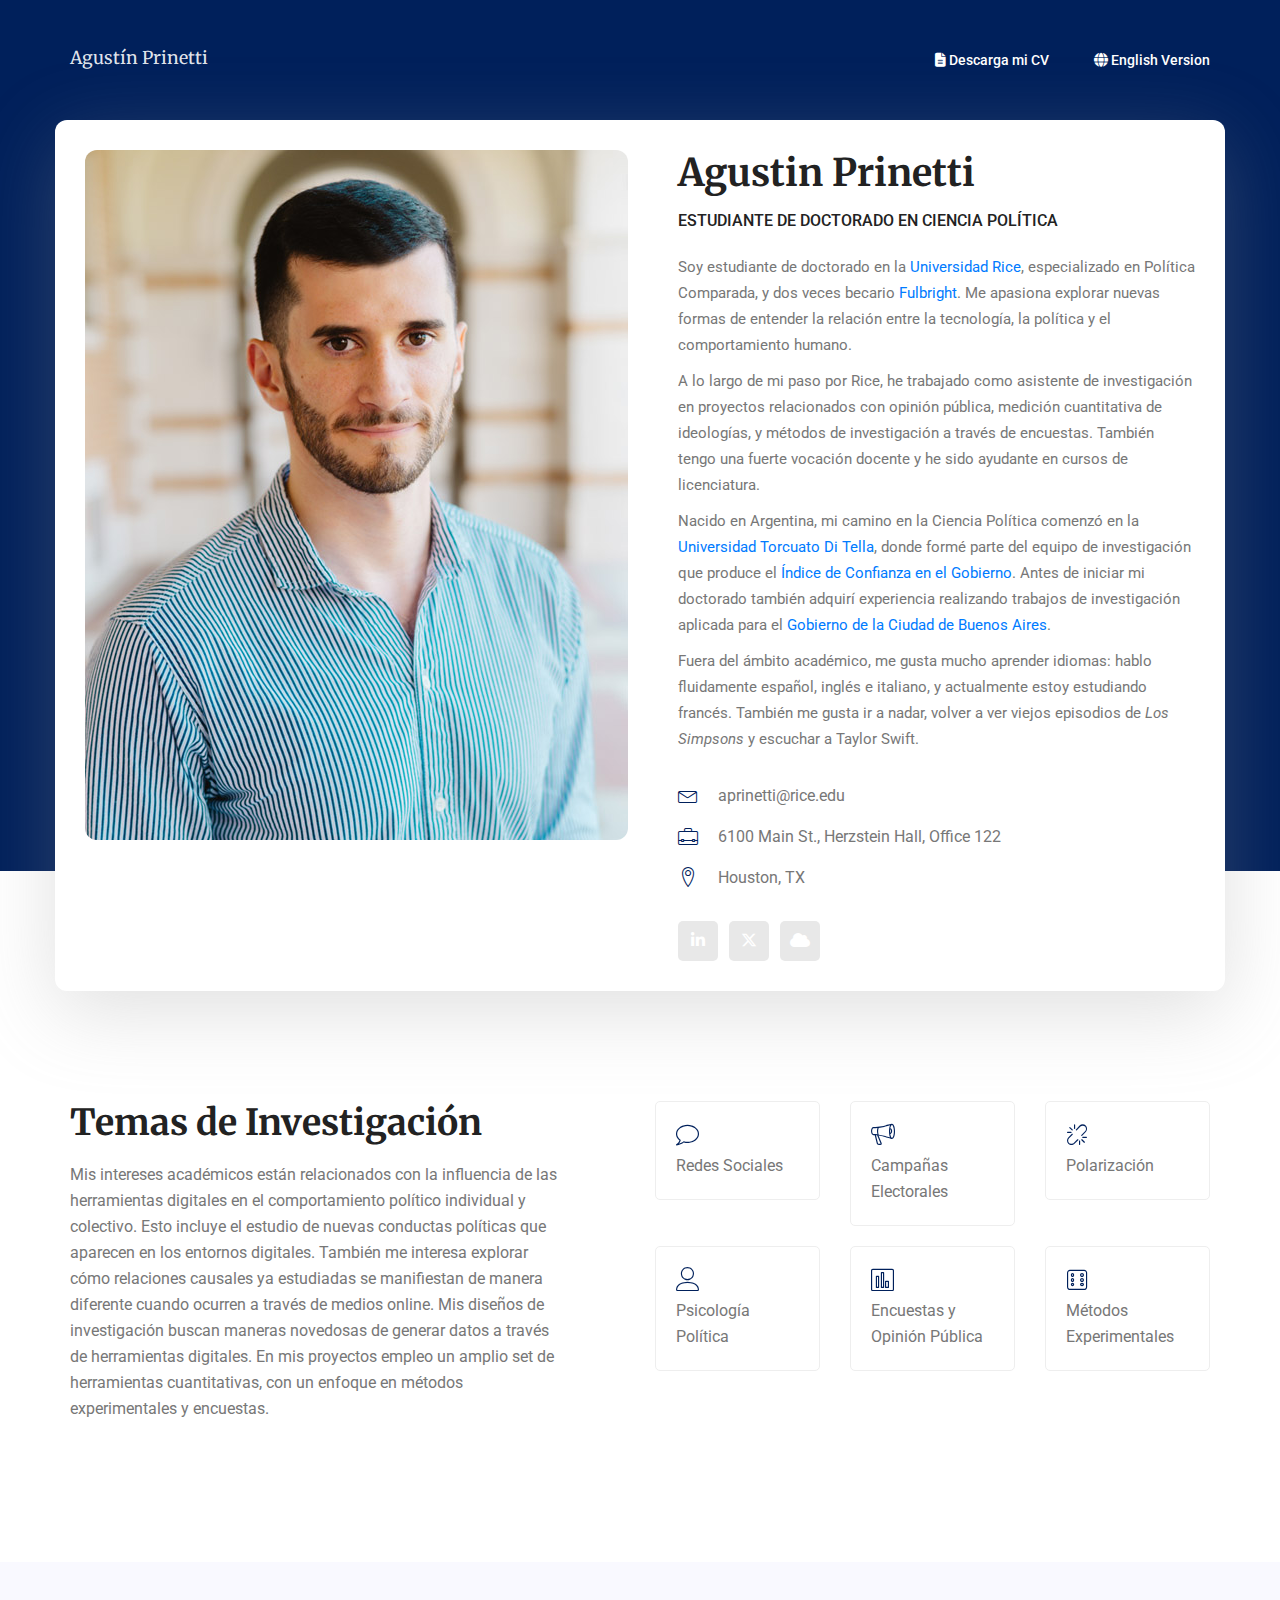
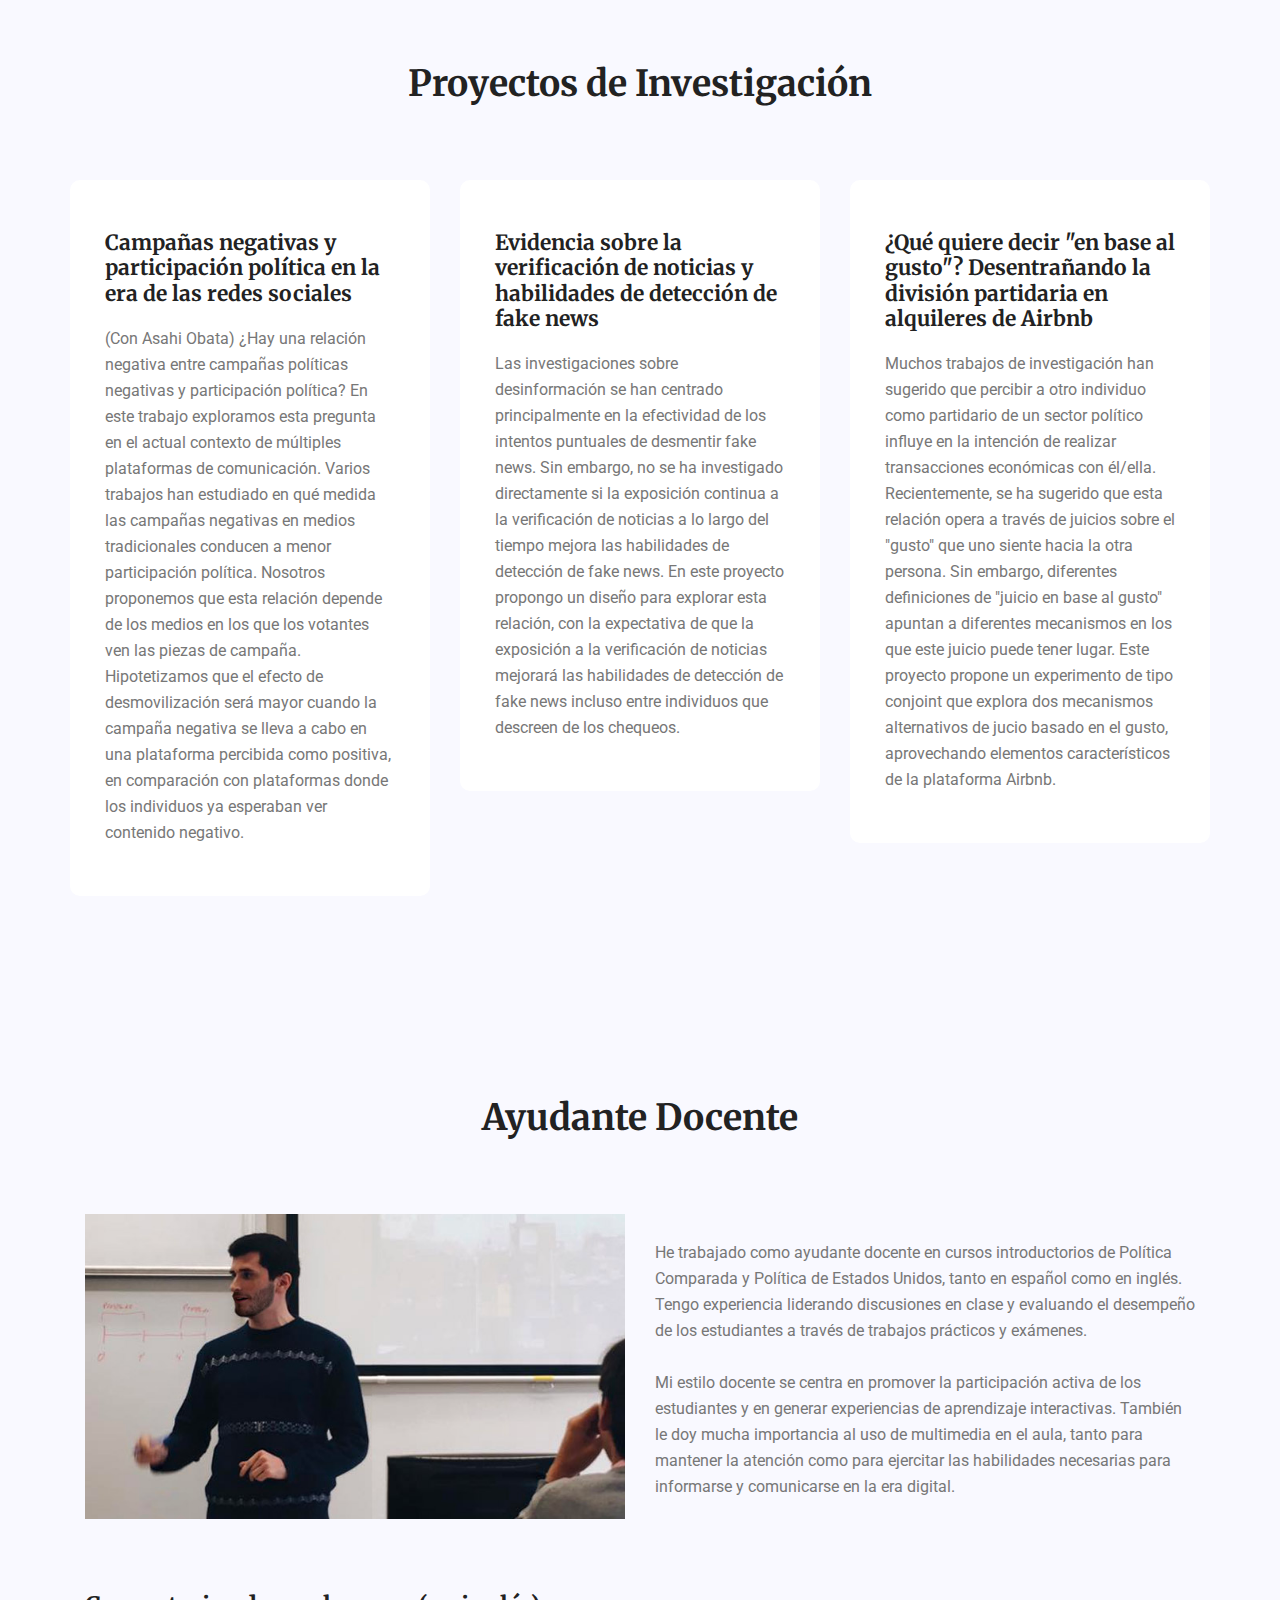
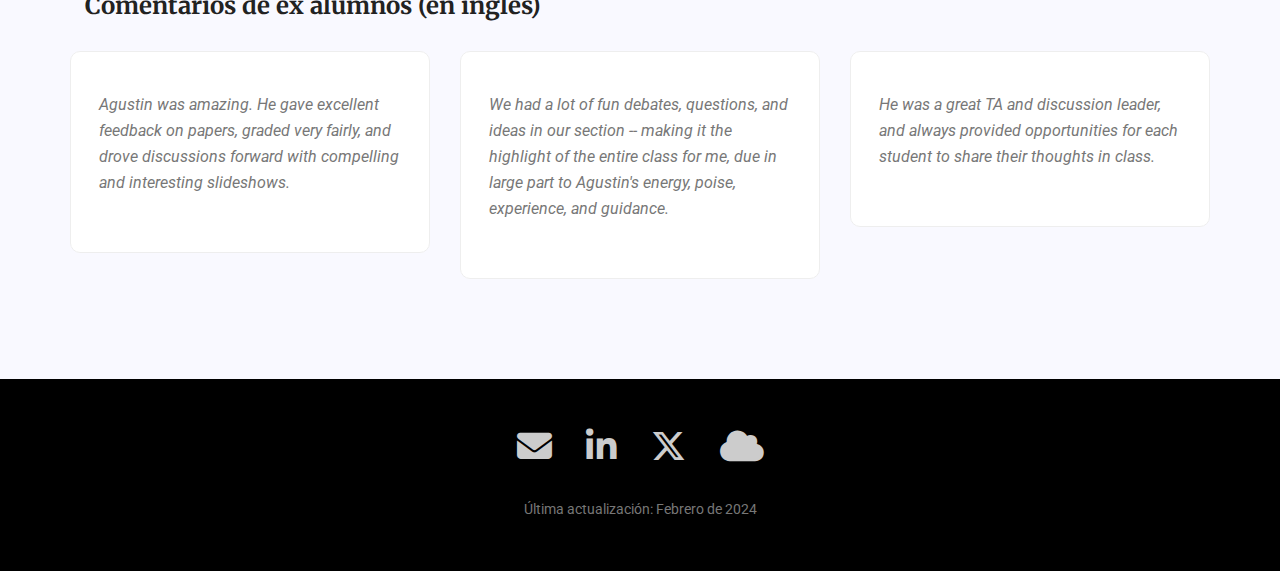
==== index_es.html @ 3d49bb8f "v1" ====
<!doctype html>
<html lang="en">
    <head>
        <!-- Required meta tags -->
        <meta charset="utf-8">
        <meta name="viewport" content="width=device-width, initial-scale=1, shrink-to-fit=no">
        <link rel="icon" href="img/favicon.png" type="image/png">
        <title>Agustin Prinetti</title>
        <!-- Bootstrap CSS -->
        <link rel="stylesheet" href="css/bootstrap.css">
        <link rel="stylesheet" href="vendors/linericon/style.css">
     <!--    <link rel="stylesheet" href="css/font-awesome.min.css">  -->
	    <link href="vendors/fontawesome-free-6.5.1-web/css/fontawesome.css" rel="stylesheet">
		<link href="vendors/fontawesome-free-6.5.1-web/css/brands.css" rel="stylesheet">
		<link href="vendors/fontawesome-free-6.5.1-web/css/solid.css" rel="stylesheet">
        <link href="vendors/fontawesome-free-6.5.1-web/css/regular.css" rel="stylesheet">
       <link rel="stylesheet" href="vendors/owl-carousel/owl.carousel.min.css"> 
        <link rel="stylesheet" href="vendors/lightbox/simpleLightbox.css"> 
        <link rel="stylesheet" href="vendors/nice-select/css/nice-select.css">
        <link rel="stylesheet" href="vendors/animate-css/animate.css">
       <link rel="stylesheet" href="vendors/popup/magnific-popup.css">
        <link rel="stylesheet" href="vendors/flaticon/flaticon.css">
        <!-- main css -->
        <link rel="stylesheet" href="css/style.css">
        <link rel="stylesheet" href="css/responsive.css">
    </head>
    <body>
        
        <!--================Header Menu Area =================-->
        <header class="header_area">
            <div class="main_menu">
            	<nav class="navbar navbar-expand-lg navbar-light">
					<div class="container box_1620">
						<!-- Brand and toggle get grouped for better mobile display -->
						<a class="navbar-brand logo_h" href="index.html"><p>Agustín Prinetti</p></a>
						<button class="navbar-toggler" type="button" data-toggle="collapse" data-target="#navbarSupportedContent" aria-controls="navbarSupportedContent" aria-expanded="false" aria-label="Toggle navigation">
							<span class="icon-bar"></span>
							<span class="icon-bar"></span>
							<span class="icon-bar"></span>
						</button>
						<!-- Collect the nav links, forms, and other content for toggling -->
						<div class="collapse navbar-collapse offset" id="navbarSupportedContent">
							<ul class="nav navbar-nav menu_nav ml-auto">
							<!--<li class="nav-item active"><a class="nav-link" href="index.html">🇺🇸 EN</a></li> 
								<li class="nav-item"><a class="nav-link" href="index.html">🇪🇸 ES</a></li> 
								<li class="nav-item"><a class="nav-link" href="index.html">🇮🇹 IT</a></li> 
								<li class="nav-item"><a class="nav-link" href="index.html">🇫🇷 FR</a></li>  
							<li class="nav-item"><a class="nav-link" href="about-us.html">About</a></li> -->
								<li class="nav-item"><a class="nav-link" href="services.html"><i class="fa-solid fa-file-lines"></i>  Descarga mi CV</a></li> 
							<!--	<li class="nav-item submenu dropdown">
									<a href="#" class="nav-link dropdown-toggle" data-toggle="dropdown" role="button" aria-haspopup="true" aria-expanded="false">XXX</a>
									<ul class="dropdown-menu">
										<li class="nav-item"><a class="nav-link" href="portfolio.html">Portfolio</a></li>
										<li class="nav-item"><a class="nav-link" href="elements.html">Elements</a></li>
									</ul>
								</li>  -->
								<li class="nav-item submenu dropdown">
									<a href="#" class="nav-link dropdown-toggle" data-toggle="dropdown" role="button" aria-haspopup="true" aria-expanded="false"> <i class="fa-solid fa-globe"></i>  English Version</a>
									<!--<ul class="dropdown-menu">
										<li class="nav-item active"><a class="nav-link" href="index.html">🇺🇸 EN</a></li> 
										<li class="nav-item"><a class="nav-link" href="index.html">🇪🇸 ES</a></li> 
										<li class="nav-item"><a class="nav-link" href="index.html">🇮🇹 IT</a></li> 
										<li class="nav-item"><a class="nav-link" href="index.html">🇫🇷 FR</a></li> -->
									</ul>
								</li> 
							<!--	<li class="nav-item"><a class="nav-link" href="contact.html">Contact</a></li> -->
							</ul>
						</div> 
					</div>
            	</nav>
            </div>
        </header>
        <!--================Header Menu Area =================-->
        
        <!--================Home Banner Area =================-->
        <section class="home_banner_area">
           	<div class="container box_1620">
           		<div class="banner_inner d-flex align-items-center">
					<div class="banner_content">
						<div class="media">
							<div class="d-flex">
								<img class="foto" src="img/personal-3.jpg" alt="">
							</div>
							<div class="media-body">
								<div class="personal_text">
									<!--<h6>Hello Everybody, i am</h6>-->
									<h3>Agustin Prinetti</h3>
									<h4>Estudiante de doctorado en Ciencia Política</h4>
									<p> Soy estudiante de doctorado en la <a href="https://politicalscience.rice.edu/" target="_blank">Universidad Rice</a>, especializado en Política Comparada, y dos veces becario <a href="https://fulbright.edu.ar/2021/06/25/resultados-de-la-convocatoria-de-becas-master-y-doctorado-2022/" target="_blank">Fulbright</a>. Me apasiona explorar nuevas formas de entender la relación entre la tecnología, la política y el comportamiento humano. 
</br></p>
<p>A lo largo de mi paso por Rice, he trabajado como asistente de investigación en proyectos relacionados con opinión pública, medición cuantitativa de ideologías, y métodos de investigación a través de encuestas. También tengo una fuerte vocación docente y he sido ayudante en cursos de licenciatura.
</br> </p>
<p>Nacido en Argentina, mi camino en la Ciencia Política comenzó en la <a href="https://www.utdt.edu/ver_contenido.php?id_contenido=17757&id_item_menu=441" target="_blank">Universidad Torcuato Di Tella</a>, donde formé parte del equipo de investigación que produce el <a href="https://www.utdt.edu/icg" target="_blank">Índice de Confianza en el Gobierno</a>. Antes de iniciar mi doctorado también adquirí experiencia realizando trabajos de investigación aplicada para el <a href="https://www.buenosaires.gob.ar/" target="_blank">Gobierno de la Ciudad de Buenos Aires</a>.
</br> </p>
<p>Fuera del ámbito académico, me gusta mucho aprender idiomas: hablo fluidamente español, inglés e italiano, y actualmente estoy estudiando francés. También me gusta ir a nadar, volver a ver viejos episodios de <i>Los Simpsons</i> y escuchar a Taylor Swift. </p>
									<ul class="list basic_info">
										<li><a href="mailto:aprinetti@rice.edu" target="_blank"><i class="lnr lnr-envelope"></i> aprinetti@rice.edu </a></li>
										<li><a href="https://maps.app.goo.gl/79JYMeBy7XdNkEkGA" target="_blank"><i class="lnr lnr-briefcase"></i> 6100 Main St., Herzstein Hall, Office 122</a></li>
										<li><a href="https://maps.app.goo.gl/79JYMeBy7XdNkEkGA" target="_blank"><i class="lnr lnr-map-marker"></i> Houston, TX</a></li>
									</ul>
									<ul class="list personal_social">
										<li><a href="https://www.linkedin.com/in/agustinprinetti/" target="_blank"><i class="fa-brands fa-linkedin-in"></i></a></li>
										<li><a href="https://twitter.com/agustinprinetti" target="_blank"><i class="fa-brands fa-x-twitter"></i></a></li>
										<li><a href="https://bsky.app/profile/aprinetti.bsky.social" target="_blank"><i class="fa-solid fa-cloud"></i></a></li>
									</ul>
								</div>
							</div>
						</div>
					</div>
				</div>
            </div>
        </section>
        <!--================End Home Banner Area =================-->
        
        <!--================Welcome Area =================-->
        <section class="welcome_area p_120">
        	<div class="container">
        		<div class="row welcome_inner">
        			<div class="col-lg-6">
        				<div class="welcome_text">
        					<h4>Temas de Investigación</h4>
        					<p>Mis intereses académicos están relacionados con la influencia de las herramientas digitales en el comportamiento político individual y colectivo. Esto incluye el estudio de nuevas conductas políticas que aparecen en los entornos digitales. También me interesa explorar cómo relaciones causales ya estudiadas se manifiestan de manera diferente cuando ocurren a través de medios online. Mis diseños de investigación buscan maneras novedosas de generar datos a través de herramientas digitales. En mis proyectos empleo un amplio set de herramientas cuantitativas, con un enfoque en métodos experimentales y encuestas. </p>
        					
							
        				</div>
        			</div>
        			<div class="col-lg-6">
					<div class="row">
        						<div class="col-md-4">
        							<div class="wel_item">
        								<i class="lnr lnr-bubble"></i>
        								<p>Redes Sociales</p>
        							<!--	<p>Total Donation</p> -->
        							</div>
        						</div>
        						<div class="col-md-4">
        							<div class="wel_item">
        								<i class="lnr lnr-bullhorn"></i>
        								<p>Campañas Electorales</p>
        							<!--		<p>Total Projects</p> -->
        							</div>
        						</div>
        						<div class="col-md-4">
        							<div class="wel_item">
        								<i class="lnr lnr-unlink"></i>
        								<p>Polarización</p>
        							<!--	<p>Total Volunteers</p> -->
        							</div>
        						</div>
        			</div>

							<div class="row">
        						<div class="col-md-4">
        							<div class="wel_item">
        								<i class="lnr lnr-user"></i>
        								<p>Psicología Política</p>
        							<!--		<p>Total Projects</p> -->
        							</div>
        						</div>
								<div class="col-md-4">
        							<div class="wel_item">
        								<i class="lnr lnr-chart-bars"></i>
        								<p>Encuestas y Opinión Pública</p>
        							<!--	<p>Total Donation</p> -->
        							</div>
        						</div>
        						<div class="col-md-4">
        							<div class="wel_item">
        								<i class="lnr lnr-dice"></i>
        								<p>Métodos Experimentales</p>
        							<!--	<p>Total Volunteers</p> -->
        							</div>
        						</div>
        			</div>					
					</div>
					
        			<!--	<div class="tools_expert">
        					<div class="skill_main">
								<div class="skill_item">
									<h4>After Effects <span class="counter">85</span>%</h4>
									<div class="progress_br">
										<div class="progress">
											<div class="progress-bar" role="progressbar" aria-valuenow="85" aria-valuemin="0" aria-valuemax="100"></div>
										</div>
									</div>
								</div>
								<div class="skill_item">
									<h4>Photoshop <span class="counter">90</span>%</h4>
									<div class="progress_br">
										<div class="progress">
											<div class="progress-bar" role="progressbar" aria-valuenow="90" aria-valuemin="0" aria-valuemax="100"></div>
										</div>
									</div>
								</div>
								<div class="skill_item">
									<h4>Illustrator <span class="counter">70</span>%</h4>
									<div class="progress_br">
										<div class="progress">
											<div class="progress-bar" role="progressbar" aria-valuenow="70" aria-valuemin="0" aria-valuemax="100"></div>
										</div>
									</div>
								</div>
								<div class="skill_item">
									<h4>Sublime <span class="counter">95</span>%</h4>
									<div class="progress_br">
										<div class="progress">
											<div class="progress-bar" role="progressbar" aria-valuenow="95" aria-valuemin="0" aria-valuemax="100"></div>
										</div>
									</div>
								</div>
								<div class="skill_item">
									<h4>Sketch <span class="counter">75</span>%</h4>
									<div class="progress_br">
										<div class="progress">
											<div class="progress-bar" role="progressbar" aria-valuenow="75" aria-valuemin="0" aria-valuemax="100"></div>
										</div>
									</div>
								</div>
							</div>
        				</div> -->
        			
        		</div>
        	</div>
        </section>
        <!--================End Welcome Area =================-->
       
        <!--================My Tabs Area =================-->
    <!--     <section class="mytabs_area p_120">
        	<div class="container">
        		<div class="tabs_inner">
					<ul class="nav nav-tabs" id="myTab" role="tablist">
						<li class="nav-item">
							<a class="nav-link active" id="home-tab" data-toggle="tab" href="#home" role="tab" aria-controls="home" aria-selected="true">My Experiences</a>
						</li>
						<li class="nav-item">
							<a class="nav-link" id="profile-tab" data-toggle="tab" href="#profile" role="tab" aria-controls="profile" aria-selected="false">My Education</a>
						</li>
					</ul>
					<div class="tab-content" id="myTabContent">
						<div class="tab-pane fade show active" id="home" role="tabpanel" aria-labelledby="home-tab">
							<ul class="list">
								<li>
									<span></span>
									<div class="media">
										<div class="d-flex">
											<p>March 2017 to present</p>
										</div>
										<div class="media-body">
											<h4>Colorlib</h4>
											<p>Senior Web Developer <br />Santa monica, Los angeles</p>
										</div>
									</div>
								</li>
								<li>
									<span></span>
									<div class="media">
										<div class="d-flex">
											<p>March 2017 to present</p>
										</div>
										<div class="media-body">
											<h4>Colorlib</h4>
											<p>Senior Web Developer <br />Santa monica, Los angeles</p>
										</div>
									</div>
								</li>
								<li>
								<span></span>
									<div class="media">
										<div class="d-flex">
											<p>March 2017 to present</p>
										</div>
										<div class="media-body">
											<h4>Colorlib</h4>
											<p>Senior Web Developer <br />Santa monica, Los angeles</p>
										</div>
									</div>
								</li>
							</ul>
						</div>
						<div class="tab-pane fade" id="profile" role="tabpanel" aria-labelledby="profile-tab">
							<ul class="list">
								<li>
									<span></span>
									<div class="media">
										<div class="d-flex">
											<p>March 2017 to present</p>
										</div>
										<div class="media-body">
											<h4>Colorlib</h4>
											<p>Senior Web Developer <br />Santa monica, Los angeles</p>
										</div>
									</div>
								</li>
								<li>
									<span></span>
									<div class="media">
										<div class="d-flex">
											<p>March 2017 to present</p>
										</div>
										<div class="media-body">
											<h4>Colorlib</h4>
											<p>Senior Web Developer <br />Santa monica, Los angeles</p>
										</div>
									</div>
								</li>
								<li>
								<span></span>
									<div class="media">
										<div class="d-flex">
											<p>March 2017 to present</p>
										</div>
										<div class="media-body">
											<h4>Colorlib</h4>
											<p>Senior Web Developer <br />Santa monica, Los angeles</p>
										</div>
									</div>
								</li>
							</ul>
						</div>
					</div>
        		</div>
        	</div>
        </section> -->
        <!--================End My Tabs Area =================--> 
        
        <!--================Feature Area =================-->
        <section class="feature_area p_120">
        	<div class="container">
        		<div class="main_title">
        			<h2>Proyectos de Investigación</h2>
        		<!--	<p>If you are looking at blank cassettes on the web, you may be very confused at the difference in price. You may see some for as low as $.17 each. If you are looking at blank cassettes on the web, you may be very confused at the difference in price. You may see some for as low as $.17 each. If you are looking at blank cassettes on the web, you may be very confused at the difference in price. You may see some for as low as $.17 each. If you are looking at blank cassettes on the web, you may be very confused at the difference in price. You may see some for as low as $.17 each.</p> -->
        		</div>
        		<div class="feature_inner row">
        			<div class="col-lg-4 col-md-6">
        				<div class="feature_item">
        					<!-- <i class="fa fa-twitter"></i>  -->
        					<h4>Campañas negativas y participación política en la era de las redes sociales</h4>
        					<p>(Con Asahi Obata) ¿Hay una relación negativa entre campañas políticas negativas y participación política? En este trabajo exploramos esta pregunta en el actual contexto de múltiples plataformas de comunicación. Varios trabajos han estudiado en qué medida las campañas negativas en medios tradicionales conducen a menor participación política. Nosotros proponemos que esta relación depende de los medios en los que los votantes ven las piezas de campaña. Hipotetizamos que el efecto de desmovilización será mayor cuando la campaña negativa se lleva a cabo en una plataforma percibida como positiva, en comparación con plataformas donde los individuos ya esperaban ver contenido negativo. </p>        				</div>
        			</div>
        			<div class="col-lg-4 col-md-6">
        				<div class="feature_item">
        					<!-- <i class="fa fa-twitter"></i>  -->
        					<h4>Evidencia sobre la verificación de noticias y habilidades de detección de fake news</h4>
        					<p>Las investigaciones sobre desinformación se han centrado principalmente en la efectividad de los intentos puntuales de desmentir fake news. Sin embargo, no se ha investigado directamente si la exposición continua a la verificación de noticias a lo largo del tiempo mejora las habilidades de detección de fake news. En este proyecto propongo un diseño para explorar esta relación, con la expectativa de que la exposición a la verificación de noticias mejorará las habilidades de detección de fake news incluso entre individuos que descreen de los chequeos.</p>
        				</div>
        			</div>
        			<div class="col-lg-4 col-md-6">
        				<div class="feature_item">
        					<!-- <i class="fa fa-twitter"></i>  -->
        					<h4>¿Qué quiere decir "en base al gusto"? Desentrañando la división partidaria en alquileres de Airbnb</h4>
        					<p>Muchos trabajos de investigación han sugerido que percibir a otro individuo como partidario de un sector político influye en la intención de realizar transacciones económicas con él/ella. Recientemente, se ha sugerido que esta relación opera a través de juicios sobre el "gusto" que uno siente hacia la otra persona. Sin embargo, diferentes definiciones de "juicio en base al gusto" apuntan a diferentes mecanismos en los que este juicio puede tener lugar. Este proyecto propone un experimento de tipo conjoint que explora dos mecanismos alternativos de jucio basado en el gusto, aprovechando elementos característicos de la plataforma Airbnb.</p>
        				</div>
        			</div>
        		</div>
        	</div>
        </section>
        <!--================End Feature Area =================-->
   <!--     
        <!--================Home Gallery Area =================->
        <section class="home_gallery_area p_120">
        	<div class="container">
        		<div class="main_title">
        			<h2>Research Assistant</h2>
        			<p>Interact with the cards to know more about my latest experiences working as an RA.</p>
        		</div>
        	<!--	<div class="isotope_fillter">
        			<ul class="gallery_filter list">
						<li class="active" data-filter="*"><a href="#">All</a></li>
						<li data-filter=".brand"><a href="#">Vector</a></li>
						<li data-filter=".manipul"><a href="#">Raster</a></li>
						<li data-filter=".creative"><a href="#">UI/UX</a></li>
						<li data-filter=".design"><a href="#">Printing</a></li>
					</ul>
        		</div>->
        	</div>
        	<div class="container">
        		<div class="gallery_f_inner row imageGallery1">
        			<div class="col-lg-4 col-md-4 col-sm-6 brand manipul design print">
        				<div class="h_gallery_item">
        					<div class="g_img_item">
        						<img class="img-fluid" src="img/gallery/project-1.jpg" alt="">
        						<div class="light"><p>• Client Project Who are in extremely love with eco friendly system. Who are in extremely love with eco friendly system. Who are in extremely love with eco friendly system.
								</br></br>• Client Project Who are in extremely love with eco friendly system. Who are in extremely love with eco friendly system. Who are in extremely love with eco friendly system.</p></div>
        					</div>
        					<div class="g_item_text">
        						<h4>3D Helmet Design</h4>
        						<p>With Prof. Erik Peterson </p> <div class="number-container"> 2024 </div>
        					</div>
        				</div>
        			</div>
        			<div class="col-lg-4 col-md-4 col-sm-6 brand manipul creative">
        				<div class="h_gallery_item">
        					<div class="g_img_item">
        						<img class="img-fluid" src="img/gallery/project-2.jpg" alt="">
        						<a class="light" href="img/gallery/project-2.jpg"><img src="img/gallery/icon.png" alt=""></a>
        					</div>
        					<div class="g_item_text">
        						<h4>Texas Legislative Project</h4>
        						<p>With Prof. Mark P. Jones </p> <div class="number-container"> 2023 </div>
        					</div>
        				</div>
        			</div>
        			<div class="col-lg-4 col-md-4 col-sm-6 manipul creative design print">
        				<div class="h_gallery_item">
        					<div class="g_img_item">
        						<img class="img-fluid" src="img/gallery/project-3.jpg" alt="">
        						<a class="light" href="img/gallery/project-3.jpg"><img src="img/gallery/icon.png" alt=""></a>
        					</div>
        					<div class="g_item_text">
        						<h4>Creative Poster Design</h4>
        						<p>With Prof. Mark P. Jones </p> <div class="number-container"> 2022 </div>
        					</div>
        				</div>
        			</div>
        		<!--	<div class="col-lg-4 col-md-4 col-sm-6 brand creative print">
        				<div class="h_gallery_item">
        					<div class="g_img_item">
        						<img class="img-fluid" src="img/gallery/project-4.jpg" alt="">
        						<a class="light" href="img/gallery/project-4.jpg"><img src="img/gallery/icon.png" alt=""></a>
        					</div>
        					<div class="g_item_text">
        						<h4>Embosed Logo Design</h4>
        						<p>Client Project</p>
        					</div>
        				</div>
        			</div>
        			<div class="col-lg-4 col-md-4 col-sm-6 brand manipul design">
        				<div class="h_gallery_item">
        					<div class="g_img_item">
        						<img class="img-fluid" src="img/gallery/project-5.jpg" alt="">
        						<a class="light" href="img/gallery/project-5.jpg"><img src="img/gallery/icon.png" alt=""></a>
        					</div>
        					<div class="g_item_text">
        						<h4>3D Disposable Bottle</h4>
        						<p>Client Project</p>
        					</div>
        				</div>
        			</div>
        			<div class="col-lg-4 col-md-4 col-sm-6 brand creative">
        				<div class="h_gallery_item">
        					<div class="g_img_item">
        						<img class="img-fluid" src="img/gallery/project-6.jpg" alt="">
        						<a class="light" href="img/gallery/project-6.jpg"><img src="img/gallery/icon.png" alt=""></a>
        					</div>
        					<div class="g_item_text">
        						<h4>3D Logo Design</h4>
        						<p>Client Project</p>
        					</div>
        				</div>
        			</div>->
        		</div>
        	<!--	<div class="more_btn">
        			<a href="#" class="genric-btn success-border circle">Success</a>
        		</div>->
        	</div>
        </section> -->
        <!--================End Home Gallery Area =================-->
        
        <!--================Testimonials Area =================-->
        <section class="testimonials_area p_120">
        	<div class="container">
        		<div class="main_title">
        			<h2>Ayudante Docente</h2>
        		<!--	<p>If you are looking at blank cassettes on the web, you may be very confused at the difference in price. You may see some for as low as $.17 each.</p>-->
        		</div>
				
				<div class="container">
					<div class="section-top-border">
						<div class="row">
							<div class="col-md-6">
							<!--	<video class="video-fluid" autoplay muted loop>
									<source src="img/video.mp4" type="video/mp4">
									Your browser does not support the video tag.
									</video> -->
									<img src="img/video.jpg" alt="" class="img-fluid">
							</div>
							<div class="col-md-6">
								<p></br>
He trabajado como ayudante docente en cursos introductorios de Política Comparada y Política de Estados Unidos, tanto en español como en inglés. Tengo experiencia liderando discusiones en clase y evaluando el desempeño de los estudiantes a través de trabajos prácticos y exámenes. </br> </br> Mi estilo docente se centra en promover la participación activa de los estudiantes y en generar experiencias de aprendizaje interactivas. También le doy mucha importancia al uso de multimedia en el aula, tanto para mantener la atención como para ejercitar las habilidades necesarias para informarse y comunicarse en la era digital. </br> </br> <!--<a href="#" class="genric-btn success circle"> <i class="fa-solid fa-download"></i>  Download my Teaching Philosophy </a>--> </p>
							</div>
						</div>
					</div>
											<h3 class="mb-30 title_color">Comentarios de ex alumnos (en inglés)</h3>
				</div>
				
        		<div class="testi_inner">
					<div class="testi_slider owl-carousel">
						<div class="item">
							<div class="testi_item">
								<p>Agustin was amazing. He gave excellent feedback on papers, graded very fairly, and drove discussions forward with compelling and interesting slideshows.</p>
							<!---	<h4>Fanny Spencer</h4>
								<a href="#"><i class="fa fa-star"></i></a>
								<a href="#"><i class="fa fa-star"></i></a>
								<a href="#"><i class="fa fa-star"></i></a>
								<a href="#"><i class="fa fa-star"></i></a>
								<a href="#"><i class="fa fa-star-half-o"></i></a> --->
							</div>
						</div>
						<div class="item">
							<div class="testi_item">
								<p>We had a lot of fun debates, questions, and ideas in our section -- making it the highlight of the entire class for me, due in large part to Agustin's energy, poise, experience, and guidance.</p>
							<!---	<h4>Fanny Spencer</h4>
								<a href="#"><i class="fa fa-star"></i></a>
								<a href="#"><i class="fa fa-star"></i></a>
								<a href="#"><i class="fa fa-star"></i></a>
								<a href="#"><i class="fa fa-star"></i></a>
								<a href="#"><i class="fa fa-star-half-o"></i></a> --->
							</div>
						</div>
						<div class="item">
							<div class="testi_item">
								<p>He was a great TA and discussion leader, and always provided opportunities for each student to share their thoughts in class.</p>
							<!---	<h4>Fanny Spencer</h4>
								<a href="#"><i class="fa fa-star"></i></a>
								<a href="#"><i class="fa fa-star"></i></a>
								<a href="#"><i class="fa fa-star"></i></a>
								<a href="#"><i class="fa fa-star"></i></a>
								<a href="#"><i class="fa fa-star-half-o"></i></a> --->
							</div>
						</div>
						<div class="item">
							<div class="testi_item">
								<p>Agustin was fun and engaging while being informative. His presentations had the right balance of information and entertaining details.</p>
							<!---	<h4>Fanny Spencer</h4>
								<a href="#"><i class="fa fa-star"></i></a>
								<a href="#"><i class="fa fa-star"></i></a>
								<a href="#"><i class="fa fa-star"></i></a>
								<a href="#"><i class="fa fa-star"></i></a>
								<a href="#"><i class="fa fa-star-half-o"></i></a> --->
							</div>
						</div>
						<div class="item">
							<div class="testi_item">
								<p>Felt extremely comfortable going to Agustin for questions.</p>
							<!---	<h4>Fanny Spencer</h4>
								<a href="#"><i class="fa fa-star"></i></a>
								<a href="#"><i class="fa fa-star"></i></a>
								<a href="#"><i class="fa fa-star"></i></a>
								<a href="#"><i class="fa fa-star"></i></a>
								<a href="#"><i class="fa fa-star-half-o"></i></a> --->
							</div>
						</div>
					</div>
        		</div>
        	</div>
        </section>
        <!--================End Testimonials Area =================-->
        
        <!--================Footer Area =================-->
        <footer class="footer_area p_100">
        	<div class="container">
        		<div class="row footer_inner">
        			<!--<div class="col-lg-5 col-sm-6">
					<ul class="list personal_social">
										<li><a href="#" target="_blank"><i class="fa fa-twitter"></i></a></li>
										<li><a href="#" target="_blank"><i class="fa fa-linkedin"></i></a></li>
									</ul>
        				<aside class="f_widget ab_widget">
        					<div class="f_title">
        						<h3>About Me</h3>
        					</div>
        					<p>Do you want to be even more successful? Learn to love learning and growth. The more effort you put into improving your skills,</p>
        					<p>Copyright &copy;<script>document.write(new Date().getFullYear());</script> All rights reserved </p>
        				</aside>
        			</div>
        			<div class="col-lg-5 col-sm-6">
        				<aside class="f_widget news_widget">
        					<div class="f_title">
        						<h3>Newsletter</h3>
        					</div>
        					<p>Stay updated with our latest trends</p>
        					<div id="mc_embed_signup">
                                <form target="_blank" action="https://spondonit.us12.list-manage.com/subscribe/post?u=1462626880ade1ac87bd9c93a&amp;id=92a4423d01" method="get" class="subscribe_form relative">
                                	<div class="input-group d-flex flex-row">
                                        <input name="EMAIL" placeholder="Enter email address" onfocus="this.placeholder = ''" onblur="this.placeholder = 'Email Address '" required="" type="email">
                                        <button class="btn sub-btn"><span class="lnr lnr-arrow-right"></span></button>		
                                    </div>				
                                    <div class="mt-10 info"></div>
                                </form>
                            </div>
        				</aside>
        			</div>-->
        			<div class="col-footer">
        				<div class="f_widget social_widget">
        			 <!--		<div class="f_title">
        						<h3>Follow Me</h3>
        					</div>
        					<p>Let us be social</p> -->
        					<ul class="list">
        						<li><a href="mailto:aprinetti@rice.edu"><i class="fa fa-envelope"></i></a></li>
        						<li><a href="https://www.linkedin.com/in/agustinprinetti/" target="_blank"><i class="fa-brands fa-linkedin-in"></i></a></li>
        						<li><a href="https://twitter.com/agustinprinetti" target="_blank"><i class="fa-brands fa-x-twitter"></i></a></li>
        						<li><a href="https://bsky.app/profile/aprinetti.bsky.social" target="_blank"><i class="fa fa-cloud"></i></a></li>
        					</ul>
							<p>Última actualización: Febrero de 2024</p>
        				</div>
        			</div> 
        		</div>
        	</div>
        </footer>
        <!--================End Footer Area =================-->
        
        
        
        
        
        
        <!-- Optional JavaScript -->
        <!-- jQuery first, then Popper.js, then Bootstrap JS -->
        <script src="js/jquery-3.3.1.min.js"></script> 
        <script src="js/popper.js"></script>
        <script src="js/bootstrap.min.js"></script>
        <script src="js/stellar.js"></script>
		<script src="vendors/lightbox/simpleLightbox.min.js"></script> 
        <script src="vendors/nice-select/js/jquery.nice-select.min.js"></script>
        <script src="vendors/isotope/imagesloaded.pkgd.min.js"></script>
        <script src="vendors/isotope/isotope.pkgd.min.js"></script>
        <script src="vendors/owl-carousel/owl.carousel.min.js"></script>
        <script src="vendors/popup/jquery.magnific-popup.min.js"></script>
        <script src="js/jquery.ajaxchimp.min.js"></script>
        <script src="vendors/counter-up/jquery.waypoints.min.js"></script>
        <script src="vendors/counter-up/jquery.counterup.min.js"></script>
        <script src="js/mail-script.js"></script>
        <script src="js/theme.js"></script>
    </body>
</html>
---- vendors/linericon/style.css ----
@font-face {
	font-family: 'Linearicons-Free';
	src:url('fonts/Linearicons-Free.eot?w118d');
	src:url('fonts/Linearicons-Free.eot?#iefixw118d') format('embedded-opentype'),
		url('fonts/Linearicons-Free.woff2?w118d') format('woff2'),
		url('fonts/Linearicons-Free.woff?w118d') format('woff'),
		url('fonts/Linearicons-Free.ttf?w118d') format('truetype'),
		url('fonts/Linearicons-Free.svg?w118d#Linearicons-Free') format('svg');
	font-weight: normal;
	font-style: normal;
}

.lnr {
	font-family: 'Linearicons-Free';
	speak: none;
	font-style: normal;
	font-weight: normal;
	font-variant: normal;
	text-transform: none;
	line-height: 1;

	/* Better Font Rendering =========== */
	-webkit-font-smoothing: antialiased;
	-moz-osx-font-smoothing: grayscale;
}

.lnr-home:before {
	content: "\e800";
}
.lnr-apartment:before {
	content: "\e801";
}
.lnr-pencil:before {
	content: "\e802";
}
.lnr-magic-wand:before {
	content: "\e803";
}
.lnr-drop:before {
	content: "\e804";
}
.lnr-lighter:before {
	content: "\e805";
}
.lnr-poop:before {
	content: "\e806";
}
.lnr-sun:before {
	content: "\e807";
}
.lnr-moon:before {
	content: "\e808";
}
.lnr-cloud:before {
	content: "\e809";
}
.lnr-cloud-upload:before {
	content: "\e80a";
}
.lnr-cloud-download:before {
	content: "\e80b";
}
.lnr-cloud-sync:before {
	content: "\e80c";
}
.lnr-cloud-check:before {
	content: "\e80d";
}
.lnr-database:before {
	content: "\e80e";
}
.lnr-lock:before {
	content: "\e80f";
}
.lnr-cog:before {
	content: "\e810";
}
.lnr-trash:before {
	content: "\e811";
}
.lnr-dice:before {
	content: "\e812";
}
.lnr-heart:before {
	content: "\e813";
}
.lnr-star:before {
	content: "\e814";
}
.lnr-star-half:before {
	content: "\e815";
}
.lnr-star-empty:before {
	content: "\e816";
}
.lnr-flag:before {
	content: "\e817";
}
.lnr-envelope:before {
	content: "\e818";
}
.lnr-paperclip:before {
	content: "\e819";
}
.lnr-inbox:before {
	content: "\e81a";
}
.lnr-eye:before {
	content: "\e81b";
}
.lnr-printer:before {
	content: "\e81c";
}
.lnr-file-empty:before {
	content: "\e81d";
}
.lnr-file-add:before {
	content: "\e81e";
}
.lnr-enter:before {
	content: "\e81f";
}
.lnr-exit:before {
	content: "\e820";
}
.lnr-graduation-hat:before {
	content: "\e821";
}
.lnr-license:before {
	content: "\e822";
}
.lnr-music-note:before {
	content: "\e823";
}
.lnr-film-play:before {
	content: "\e824";
}
.lnr-camera-video:before {
	content: "\e825";
}
.lnr-camera:before {
	content: "\e826";
}
.lnr-picture:before {
	content: "\e827";
}
.lnr-book:before {
	content: "\e828";
}
.lnr-bookmark:before {
	content: "\e829";
}
.lnr-user:before {
	content: "\e82a";
}
.lnr-users:before {
	content: "\e82b";
}
.lnr-shirt:before {
	content: "\e82c";
}
.lnr-store:before {
	content: "\e82d";
}
.lnr-cart:before {
	content: "\e82e";
}
.lnr-tag:before {
	content: "\e82f";
}
.lnr-phone-handset:before {
	content: "\e830";
}
.lnr-phone:before {
	content: "\e831";
}
.lnr-pushpin:before {
	content: "\e832";
}
.lnr-map-marker:before {
	content: "\e833";
}
.lnr-map:before {
	content: "\e834";
}
.lnr-location:before {
	content: "\e835";
}
.lnr-calendar-full:before {
	content: "\e836";
}
.lnr-keyboard:before {
	content: "\e837";
}
.lnr-spell-check:before {
	content: "\e838";
}
.lnr-screen:before {
	content: "\e839";
}
.lnr-smartphone:before {
	content: "\e83a";
}
.lnr-tablet:before {
	content: "\e83b";
}
.lnr-laptop:before {
	content: "\e83c";
}
.lnr-laptop-phone:before {
	content: "\e83d";
}
.lnr-power-switch:before {
	content: "\e83e";
}
.lnr-bubble:before {
	content: "\e83f";
}
.lnr-heart-pulse:before {
	content: "\e840";
}
.lnr-construction:before {
	content: "\e841";
}
.lnr-pie-chart:before {
	content: "\e842";
}
.lnr-chart-bars:before {
	content: "\e843";
}
.lnr-gift:before {
	content: "\e844";
}
.lnr-diamond:before {
	content: "\e845";
}
.lnr-linearicons:before {
	content: "\e846";
}
.lnr-dinner:before {
	content: "\e847";
}
.lnr-coffee-cup:before {
	content: "\e848";
}
.lnr-leaf:before {
	content: "\e849";
}
.lnr-paw:before {
	content: "\e84a";
}
.lnr-rocket:before {
	content: "\e84b";
}
.lnr-briefcase:before {
	content: "\e84c";
}
.lnr-bus:before {
	content: "\e84d";
}
.lnr-car:before {
	content: "\e84e";
}
.lnr-train:before {
	content: "\e84f";
}
.lnr-bicycle:before {
	content: "\e850";
}
.lnr-wheelchair:before {
	content: "\e851";
}
.lnr-select:before {
	content: "\e852";
}
.lnr-earth:before {
	content: "\e853";
}
.lnr-smile:before {
	content: "\e854";
}
.lnr-sad:before {
	content: "\e855";
}
.lnr-neutral:before {
	content: "\e856";
}
.lnr-mustache:before {
	content: "\e857";
}
.lnr-alarm:before {
	content: "\e858";
}
.lnr-bullhorn:before {
	content: "\e859";
}
.lnr-volume-high:before {
	content: "\e85a";
}
.lnr-volume-medium:before {
	content: "\e85b";
}
.lnr-volume-low:before {
	content: "\e85c";
}
.lnr-volume:before {
	content: "\e85d";
}
.lnr-mic:before {
	content: "\e85e";
}
.lnr-hourglass:before {
	content: "\e85f";
}
.lnr-undo:before {
	content: "\e860";
}
.lnr-redo:before {
	content: "\e861";
}
.lnr-sync:before {
	content: "\e862";
}
.lnr-history:before {
	content: "\e863";
}
.lnr-clock:before {
	content: "\e864";
}
.lnr-download:before {
	content: "\e865";
}
.lnr-upload:before {
	content: "\e866";
}
.lnr-enter-down:before {
	content: "\e867";
}
.lnr-exit-up:before {
	content: "\e868";
}
.lnr-bug:before {
	content: "\e869";
}
.lnr-code:before {
	content: "\e86a";
}
.lnr-link:before {
	content: "\e86b";
}
.lnr-unlink:before {
	content: "\e86c";
}
.lnr-thumbs-up:before {
	content: "\e86d";
}
.lnr-thumbs-down:before {
	content: "\e86e";
}
.lnr-magnifier:before {
	content: "\e86f";
}
.lnr-cross:before {
	content: "\e870";
}
.lnr-menu:before {
	content: "\e871";
}
.lnr-list:before {
	content: "\e872";
}
.lnr-chevron-up:before {
	content: "\e873";
}
.lnr-chevron-down:before {
	content: "\e874";
}
.lnr-chevron-left:before {
	content: "\e875";
}
.lnr-chevron-right:before {
	content: "\e876";
}
.lnr-arrow-up:before {
	content: "\e877";
}
.lnr-arrow-down:before {
	content: "\e878";
}
.lnr-arrow-left:before {
	content: "\e879";
}
.lnr-arrow-right:before {
	content: "\e87a";
}
.lnr-move:before {
	content: "\e87b";
}
.lnr-warning:before {
	content: "\e87c";
}
.lnr-question-circle:before {
	content: "\e87d";
}
.lnr-menu-circle:before {
	content: "\e87e";
}
.lnr-checkmark-circle:before {
	content: "\e87f";
}
.lnr-cross-circle:before {
	content: "\e880";
}
.lnr-plus-circle:before {
	content: "\e881";
}
.lnr-circle-minus:before {
	content: "\e882";
}
.lnr-arrow-up-circle:before {
	content: "\e883";
}
.lnr-arrow-down-circle:before {
	content: "\e884";
}
.lnr-arrow-left-circle:before {
	content: "\e885";
}
.lnr-arrow-right-circle:before {
	content: "\e886";
}
.lnr-chevron-up-circle:before {
	content: "\e887";
}
.lnr-chevron-down-circle:before {
	content: "\e888";
}
.lnr-chevron-left-circle:before {
	content: "\e889";
}
.lnr-chevron-right-circle:before {
	content: "\e88a";
}
.lnr-crop:before {
	content: "\e88b";
}
.lnr-frame-expand:before {
	content: "\e88c";
}
.lnr-frame-contract:before {
	content: "\e88d";
}
.lnr-layers:before {
	content: "\e88e";
}
.lnr-funnel:before {
	content: "\e88f";
}
.lnr-text-format:before {
	content: "\e890";
}
.lnr-text-format-remove:before {
	content: "\e891";
}
.lnr-text-size:before {
	content: "\e892";
}
.lnr-bold:before {
	content: "\e893";
}
.lnr-italic:before {
	content: "\e894";
}
.lnr-underline:before {
	content: "\e895";
}
.lnr-strikethrough:before {
	content: "\e896";
}
.lnr-highlight:before {
	content: "\e897";
}
.lnr-text-align-left:before {
	content: "\e898";
}
.lnr-text-align-center:before {
	content: "\e899";
}
.lnr-text-align-right:before {
	content: "\e89a";
}
.lnr-text-align-justify:before {
	content: "\e89b";
}
.lnr-line-spacing:before {
	content: "\e89c";
}
.lnr-indent-increase:before {
	content: "\e89d";
}
.lnr-indent-decrease:before {
	content: "\e89e";
}
.lnr-pilcrow:before {
	content: "\e89f";
}
.lnr-direction-ltr:before {
	content: "\e8a0";
}
.lnr-direction-rtl:before {
	content: "\e8a1";
}
.lnr-page-break:before {
	content: "\e8a2";
}
.lnr-sort-alpha-asc:before {
	content: "\e8a3";
}
.lnr-sort-amount-asc:before {
	content: "\e8a4";
}
.lnr-hand:before {
	content: "\e8a5";
}
.lnr-pointer-up:before {
	content: "\e8a6";
}
.lnr-pointer-right:before {
	content: "\e8a7";
}
.lnr-pointer-down:before {
	content: "\e8a8";
}
.lnr-pointer-left:before {
	content: "\e8a9";
}
---- vendors/fontawesome-free-6.5.1-web/css/brands.css ----
/*!
 * Font Awesome Free 6.5.1 by @fontawesome - https://fontawesome.com
 * License - https://fontawesome.com/license/free (Icons: CC BY 4.0, Fonts: SIL OFL 1.1, Code: MIT License)
 * Copyright 2023 Fonticons, Inc.
 */
:root, :host {
  --fa-style-family-brands: 'Font Awesome 6 Brands';
  --fa-font-brands: normal 400 1em/1 'Font Awesome 6 Brands'; }

@font-face {
  font-family: 'Font Awesome 6 Brands';
  font-style: normal;
  font-weight: 400;
  font-display: block;
  src: url("../webfonts/fa-brands-400.woff2") format("woff2"), url("../webfonts/fa-brands-400.ttf") format("truetype"); }

.fab,
.fa-brands {
  font-weight: 400; }

.fa-monero:before {
  content: "\f3d0"; }

.fa-hooli:before {
  content: "\f427"; }

.fa-yelp:before {
  content: "\f1e9"; }

.fa-cc-visa:before {
  content: "\f1f0"; }

.fa-lastfm:before {
  content: "\f202"; }

.fa-shopware:before {
  content: "\f5b5"; }

.fa-creative-commons-nc:before {
  content: "\f4e8"; }

.fa-aws:before {
  content: "\f375"; }

.fa-redhat:before {
  content: "\f7bc"; }

.fa-yoast:before {
  content: "\f2b1"; }

.fa-cloudflare:before {
  content: "\e07d"; }

.fa-ups:before {
  content: "\f7e0"; }

.fa-pixiv:before {
  content: "\e640"; }

.fa-wpexplorer:before {
  content: "\f2de"; }

.fa-dyalog:before {
  content: "\f399"; }

.fa-bity:before {
  content: "\f37a"; }

.fa-stackpath:before {
  content: "\f842"; }

.fa-buysellads:before {
  content: "\f20d"; }

.fa-first-order:before {
  content: "\f2b0"; }

.fa-modx:before {
  content: "\f285"; }

.fa-guilded:before {
  content: "\e07e"; }

.fa-vnv:before {
  content: "\f40b"; }

.fa-square-js:before {
  content: "\f3b9"; }

.fa-js-square:before {
  content: "\f3b9"; }

.fa-microsoft:before {
  content: "\f3ca"; }

.fa-qq:before {
  content: "\f1d6"; }

.fa-orcid:before {
  content: "\f8d2"; }

.fa-java:before {
  content: "\f4e4"; }

.fa-invision:before {
  content: "\f7b0"; }

.fa-creative-commons-pd-alt:before {
  content: "\f4ed"; }

.fa-centercode:before {
  content: "\f380"; }

.fa-glide-g:before {
  content: "\f2a6"; }

.fa-drupal:before {
  content: "\f1a9"; }

.fa-hire-a-helper:before {
  content: "\f3b0"; }

.fa-creative-commons-by:before {
  content: "\f4e7"; }

.fa-unity:before {
  content: "\e049"; }

.fa-whmcs:before {
  content: "\f40d"; }

.fa-rocketchat:before {
  content: "\f3e8"; }

.fa-vk:before {
  content: "\f189"; }

.fa-untappd:before {
  content: "\f405"; }

.fa-mailchimp:before {
  content: "\f59e"; }

.fa-css3-alt:before {
  content: "\f38b"; }

.fa-square-reddit:before {
  content: "\f1a2"; }

.fa-reddit-square:before {
  content: "\f1a2"; }

.fa-vimeo-v:before {
  content: "\f27d"; }

.fa-contao:before {
  content: "\f26d"; }

.fa-square-font-awesome:before {
  content: "\e5ad"; }

.fa-deskpro:before {
  content: "\f38f"; }

.fa-brave:before {
  content: "\e63c"; }

.fa-sistrix:before {
  content: "\f3ee"; }

.fa-square-instagram:before {
  content: "\e055"; }

.fa-instagram-square:before {
  content: "\e055"; }

.fa-battle-net:before {
  content: "\f835"; }

.fa-the-red-yeti:before {
  content: "\f69d"; }

.fa-square-hacker-news:before {
  content: "\f3af"; }

.fa-hacker-news-square:before {
  content: "\f3af"; }

.fa-edge:before {
  content: "\f282"; }

.fa-threads:before {
  content: "\e618"; }

.fa-napster:before {
  content: "\f3d2"; }

.fa-square-snapchat:before {
  content: "\f2ad"; }

.fa-snapchat-square:before {
  content: "\f2ad"; }

.fa-google-plus-g:before {
  content: "\f0d5"; }

.fa-artstation:before {
  content: "\f77a"; }

.fa-markdown:before {
  content: "\f60f"; }

.fa-sourcetree:before {
  content: "\f7d3"; }

.fa-google-plus:before {
  content: "\f2b3"; }

.fa-diaspora:before {
  content: "\f791"; }

.fa-foursquare:before {
  content: "\f180"; }

.fa-stack-overflow:before {
  content: "\f16c"; }

.fa-github-alt:before {
  content: "\f113"; }

.fa-phoenix-squadron:before {
  content: "\f511"; }

.fa-pagelines:before {
  content: "\f18c"; }

.fa-algolia:before {
  content: "\f36c"; }

.fa-red-river:before {
  content: "\f3e3"; }

.fa-creative-commons-sa:before {
  content: "\f4ef"; }

.fa-safari:before {
  content: "\f267"; }

.fa-google:before {
  content: "\f1a0"; }

.fa-square-font-awesome-stroke:before {
  content: "\f35c"; }

.fa-font-awesome-alt:before {
  content: "\f35c"; }

.fa-atlassian:before {
  content: "\f77b"; }

.fa-linkedin-in:before {
  content: "\f0e1"; }

.fa-digital-ocean:before {
  content: "\f391"; }

.fa-nimblr:before {
  content: "\f5a8"; }

.fa-chromecast:before {
  content: "\f838"; }

.fa-evernote:before {
  content: "\f839"; }

.fa-hacker-news:before {
  content: "\f1d4"; }

.fa-creative-commons-sampling:before {
  content: "\f4f0"; }

.fa-adversal:before {
  content: "\f36a"; }

.fa-creative-commons:before {
  content: "\f25e"; }

.fa-watchman-monitoring:before {
  content: "\e087"; }

.fa-fonticons:before {
  content: "\f280"; }

.fa-weixin:before {
  content: "\f1d7"; }

.fa-shirtsinbulk:before {
  content: "\f214"; }

.fa-codepen:before {
  content: "\f1cb"; }

.fa-git-alt:before {
  content: "\f841"; }

.fa-lyft:before {
  content: "\f3c3"; }

.fa-rev:before {
  content: "\f5b2"; }

.fa-windows:before {
  content: "\f17a"; }

.fa-wizards-of-the-coast:before {
  content: "\f730"; }

.fa-square-viadeo:before {
  content: "\f2aa"; }

.fa-viadeo-square:before {
  content: "\f2aa"; }

.fa-meetup:before {
  content: "\f2e0"; }

.fa-centos:before {
  content: "\f789"; }

.fa-adn:before {
  content: "\f170"; }

.fa-cloudsmith:before {
  content: "\f384"; }

.fa-opensuse:before {
  content: "\e62b"; }

.fa-pied-piper-alt:before {
  content: "\f1a8"; }

.fa-square-dribbble:before {
  content: "\f397"; }

.fa-dribbble-square:before {
  content: "\f397"; }

.fa-codiepie:before {
  content: "\f284"; }

.fa-node:before {
  content: "\f419"; }

.fa-mix:before {
  content: "\f3cb"; }

.fa-steam:before {
  content: "\f1b6"; }

.fa-cc-apple-pay:before {
  content: "\f416"; }

.fa-scribd:before {
  content: "\f28a"; }

.fa-debian:before {
  content: "\e60b"; }

.fa-openid:before {
  content: "\f19b"; }

.fa-instalod:before {
  content: "\e081"; }

.fa-expeditedssl:before {
  content: "\f23e"; }

.fa-sellcast:before {
  content: "\f2da"; }

.fa-square-twitter:before {
  content: "\f081"; }

.fa-twitter-square:before {
  content: "\f081"; }

.fa-r-project:before {
  content: "\f4f7"; }

.fa-delicious:before {
  content: "\f1a5"; }

.fa-freebsd:before {
  content: "\f3a4"; }

.fa-vuejs:before {
  content: "\f41f"; }

.fa-accusoft:before {
  content: "\f369"; }

.fa-ioxhost:before {
  content: "\f208"; }

.fa-fonticons-fi:before {
  content: "\f3a2"; }

.fa-app-store:before {
  content: "\f36f"; }

.fa-cc-mastercard:before {
  content: "\f1f1"; }

.fa-itunes-note:before {
  content: "\f3b5"; }

.fa-golang:before {
  content: "\e40f"; }

.fa-kickstarter:before {
  content: "\f3bb"; }

.fa-grav:before {
  content: "\f2d6"; }

.fa-weibo:before {
  content: "\f18a"; }

.fa-uncharted:before {
  content: "\e084"; }

.fa-firstdraft:before {
  content: "\f3a1"; }

.fa-square-youtube:before {
  content: "\f431"; }

.fa-youtube-square:before {
  content: "\f431"; }

.fa-wikipedia-w:before {
  content: "\f266"; }

.fa-wpressr:before {
  content: "\f3e4"; }

.fa-rendact:before {
  content: "\f3e4"; }

.fa-angellist:before {
  content: "\f209"; }

.fa-galactic-republic:before {
  content: "\f50c"; }

.fa-nfc-directional:before {
  content: "\e530"; }

.fa-skype:before {
  content: "\f17e"; }

.fa-joget:before {
  content: "\f3b7"; }

.fa-fedora:before {
  content: "\f798"; }

.fa-stripe-s:before {
  content: "\f42a"; }

.fa-meta:before {
  content: "\e49b"; }

.fa-laravel:before {
  content: "\f3bd"; }

.fa-hotjar:before {
  content: "\f3b1"; }

.fa-bluetooth-b:before {
  content: "\f294"; }

.fa-square-letterboxd:before {
  content: "\e62e"; }

.fa-sticker-mule:before {
  content: "\f3f7"; }

.fa-creative-commons-zero:before {
  content: "\f4f3"; }

.fa-hips:before {
  content: "\f452"; }

.fa-behance:before {
  content: "\f1b4"; }

.fa-reddit:before {
  content: "\f1a1"; }

.fa-discord:before {
  content: "\f392"; }

.fa-chrome:before {
  content: "\f268"; }

.fa-app-store-ios:before {
  content: "\f370"; }

.fa-cc-discover:before {
  content: "\f1f2"; }

.fa-wpbeginner:before {
  content: "\f297"; }

.fa-confluence:before {
  content: "\f78d"; }

.fa-shoelace:before {
  content: "\e60c"; }

.fa-mdb:before {
  content: "\f8ca"; }

.fa-dochub:before {
  content: "\f394"; }

.fa-accessible-icon:before {
  content: "\f368"; }

.fa-ebay:before {
  content: "\f4f4"; }

.fa-amazon:before {
  content: "\f270"; }

.fa-unsplash:before {
  content: "\e07c"; }

.fa-yarn:before {
  content: "\f7e3"; }

.fa-square-steam:before {
  content: "\f1b7"; }

.fa-steam-square:before {
  content: "\f1b7"; }

.fa-500px:before {
  content: "\f26e"; }

.fa-square-vimeo:before {
  content: "\f194"; }

.fa-vimeo-square:before {
  content: "\f194"; }

.fa-asymmetrik:before {
  content: "\f372"; }

.fa-font-awesome:before {
  content: "\f2b4"; }

.fa-font-awesome-flag:before {
  content: "\f2b4"; }

.fa-font-awesome-logo-full:before {
  content: "\f2b4"; }

.fa-gratipay:before {
  content: "\f184"; }

.fa-apple:before {
  content: "\f179"; }

.fa-hive:before {
  content: "\e07f"; }

.fa-gitkraken:before {
  content: "\f3a6"; }

.fa-keybase:before {
  content: "\f4f5"; }

.fa-apple-pay:before {
  content: "\f415"; }

.fa-padlet:before {
  content: "\e4a0"; }

.fa-amazon-pay:before {
  content: "\f42c"; }

.fa-square-github:before {
  content: "\f092"; }

.fa-github-square:before {
  content: "\f092"; }

.fa-stumbleupon:before {
  content: "\f1a4"; }

.fa-fedex:before {
  content: "\f797"; }

.fa-phoenix-framework:before {
  content: "\f3dc"; }

.fa-shopify:before {
  content: "\e057"; }

.fa-neos:before {
  content: "\f612"; }

.fa-square-threads:before {
  content: "\e619"; }

.fa-hackerrank:before {
  content: "\f5f7"; }

.fa-researchgate:before {
  content: "\f4f8"; }

.fa-swift:before {
  content: "\f8e1"; }

.fa-angular:before {
  content: "\f420"; }

.fa-speakap:before {
  content: "\f3f3"; }

.fa-angrycreative:before {
  content: "\f36e"; }

.fa-y-combinator:before {
  content: "\f23b"; }

.fa-empire:before {
  content: "\f1d1"; }

.fa-envira:before {
  content: "\f299"; }

.fa-google-scholar:before {
  content: "\e63b"; }

.fa-square-gitlab:before {
  content: "\e5ae"; }

.fa-gitlab-square:before {
  content: "\e5ae"; }

.fa-studiovinari:before {
  content: "\f3f8"; }

.fa-pied-piper:before {
  content: "\f2ae"; }

.fa-wordpress:before {
  content: "\f19a"; }

.fa-product-hunt:before {
  content: "\f288"; }

.fa-firefox:before {
  content: "\f269"; }

.fa-linode:before {
  content: "\f2b8"; }

.fa-goodreads:before {
  content: "\f3a8"; }

.fa-square-odnoklassniki:before {
  content: "\f264"; }

.fa-odnoklassniki-square:before {
  content: "\f264"; }

.fa-jsfiddle:before {
  content: "\f1cc"; }

.fa-sith:before {
  content: "\f512"; }

.fa-themeisle:before {
  content: "\f2b2"; }

.fa-page4:before {
  content: "\f3d7"; }

.fa-hashnode:before {
  content: "\e499"; }

.fa-react:before {
  content: "\f41b"; }

.fa-cc-paypal:before {
  content: "\f1f4"; }

.fa-squarespace:before {
  content: "\f5be"; }

.fa-cc-stripe:before {
  content: "\f1f5"; }

.fa-creative-commons-share:before {
  content: "\f4f2"; }

.fa-bitcoin:before {
  content: "\f379"; }

.fa-keycdn:before {
  content: "\f3ba"; }

.fa-opera:before {
  content: "\f26a"; }

.fa-itch-io:before {
  content: "\f83a"; }

.fa-umbraco:before {
  content: "\f8e8"; }

.fa-galactic-senate:before {
  content: "\f50d"; }

.fa-ubuntu:before {
  content: "\f7df"; }

.fa-draft2digital:before {
  content: "\f396"; }

.fa-stripe:before {
  content: "\f429"; }

.fa-houzz:before {
  content: "\f27c"; }

.fa-gg:before {
  content: "\f260"; }

.fa-dhl:before {
  content: "\f790"; }

.fa-square-pinterest:before {
  content: "\f0d3"; }

.fa-pinterest-square:before {
  content: "\f0d3"; }

.fa-xing:before {
  content: "\f168"; }

.fa-blackberry:before {
  content: "\f37b"; }

.fa-creative-commons-pd:before {
  content: "\f4ec"; }

.fa-playstation:before {
  content: "\f3df"; }

.fa-quinscape:before {
  content: "\f459"; }

.fa-less:before {
  content: "\f41d"; }

.fa-blogger-b:before {
  content: "\f37d"; }

.fa-opencart:before {
  content: "\f23d"; }

.fa-vine:before {
  content: "\f1ca"; }

.fa-signal-messenger:before {
  content: "\e663"; }

.fa-paypal:before {
  content: "\f1ed"; }

.fa-gitlab:before {
  content: "\f296"; }

.fa-typo3:before {
  content: "\f42b"; }

.fa-reddit-alien:before {
  content: "\f281"; }

.fa-yahoo:before {
  content: "\f19e"; }

.fa-dailymotion:before {
  content: "\e052"; }

.fa-affiliatetheme:before {
  content: "\f36b"; }

.fa-pied-piper-pp:before {
  content: "\f1a7"; }

.fa-bootstrap:before {
  content: "\f836"; }

.fa-odnoklassniki:before {
  content: "\f263"; }

.fa-nfc-symbol:before {
  content: "\e531"; }

.fa-mintbit:before {
  content: "\e62f"; }

.fa-ethereum:before {
  content: "\f42e"; }

.fa-speaker-deck:before {
  content: "\f83c"; }

.fa-creative-commons-nc-eu:before {
  content: "\f4e9"; }

.fa-patreon:before {
  content: "\f3d9"; }

.fa-avianex:before {
  content: "\f374"; }

.fa-ello:before {
  content: "\f5f1"; }

.fa-gofore:before {
  content: "\f3a7"; }

.fa-bimobject:before {
  content: "\f378"; }

.fa-brave-reverse:before {
  content: "\e63d"; }

.fa-facebook-f:before {
  content: "\f39e"; }

.fa-square-google-plus:before {
  content: "\f0d4"; }

.fa-google-plus-square:before {
  content: "\f0d4"; }

.fa-mandalorian:before {
  content: "\f50f"; }

.fa-first-order-alt:before {
  content: "\f50a"; }

.fa-osi:before {
  content: "\f41a"; }

.fa-google-wallet:before {
  content: "\f1ee"; }

.fa-d-and-d-beyond:before {
  content: "\f6ca"; }

.fa-periscope:before {
  content: "\f3da"; }

.fa-fulcrum:before {
  content: "\f50b"; }

.fa-cloudscale:before {
  content: "\f383"; }

.fa-forumbee:before {
  content: "\f211"; }

.fa-mizuni:before {
  content: "\f3cc"; }

.fa-schlix:before {
  content: "\f3ea"; }

.fa-square-xing:before {
  content: "\f169"; }

.fa-xing-square:before {
  content: "\f169"; }

.fa-bandcamp:before {
  content: "\f2d5"; }

.fa-wpforms:before {
  content: "\f298"; }

.fa-cloudversify:before {
  content: "\f385"; }

.fa-usps:before {
  content: "\f7e1"; }

.fa-megaport:before {
  content: "\f5a3"; }

.fa-magento:before {
  content: "\f3c4"; }

.fa-spotify:before {
  content: "\f1bc"; }

.fa-optin-monster:before {
  content: "\f23c"; }

.fa-fly:before {
  content: "\f417"; }

.fa-aviato:before {
  content: "\f421"; }

.fa-itunes:before {
  content: "\f3b4"; }

.fa-cuttlefish:before {
  content: "\f38c"; }

.fa-blogger:before {
  content: "\f37c"; }

.fa-flickr:before {
  content: "\f16e"; }

.fa-viber:before {
  content: "\f409"; }

.fa-soundcloud:before {
  content: "\f1be"; }

.fa-digg:before {
  content: "\f1a6"; }

.fa-tencent-weibo:before {
  content: "\f1d5"; }

.fa-letterboxd:before {
  content: "\e62d"; }

.fa-symfony:before {
  content: "\f83d"; }

.fa-maxcdn:before {
  content: "\f136"; }

.fa-etsy:before {
  content: "\f2d7"; }

.fa-facebook-messenger:before {
  content: "\f39f"; }

.fa-audible:before {
  content: "\f373"; }

.fa-think-peaks:before {
  content: "\f731"; }

.fa-bilibili:before {
  content: "\e3d9"; }

.fa-erlang:before {
  content: "\f39d"; }

.fa-x-twitter:before {
  content: "\e61b"; }

.fa-cotton-bureau:before {
  content: "\f89e"; }

.fa-dashcube:before {
  content: "\f210"; }

.fa-42-group:before {
  content: "\e080"; }

.fa-innosoft:before {
  content: "\e080"; }

.fa-stack-exchange:before {
  content: "\f18d"; }

.fa-elementor:before {
  content: "\f430"; }

.fa-square-pied-piper:before {
  content: "\e01e"; }

.fa-pied-piper-square:before {
  content: "\e01e"; }

.fa-creative-commons-nd:before {
  content: "\f4eb"; }

.fa-palfed:before {
  content: "\f3d8"; }

.fa-superpowers:before {
  content: "\f2dd"; }

.fa-resolving:before {
  content: "\f3e7"; }

.fa-xbox:before {
  content: "\f412"; }

.fa-searchengin:before {
  content: "\f3eb"; }

.fa-tiktok:before {
  content: "\e07b"; }

.fa-square-facebook:before {
  content: "\f082"; }

.fa-facebook-square:before {
  content: "\f082"; }

.fa-renren:before {
  content: "\f18b"; }

.fa-linux:before {
  content: "\f17c"; }

.fa-glide:before {
  content: "\f2a5"; }

.fa-linkedin:before {
  content: "\f08c"; }

.fa-hubspot:before {
  content: "\f3b2"; }

.fa-deploydog:before {
  content: "\f38e"; }

.fa-twitch:before {
  content: "\f1e8"; }

.fa-ravelry:before {
  content: "\f2d9"; }

.fa-mixer:before {
  content: "\e056"; }

.fa-square-lastfm:before {
  content: "\f203"; }

.fa-lastfm-square:before {
  content: "\f203"; }

.fa-vimeo:before {
  content: "\f40a"; }

.fa-mendeley:before {
  content: "\f7b3"; }

.fa-uniregistry:before {
  content: "\f404"; }

.fa-figma:before {
  content: "\f799"; }

.fa-creative-commons-remix:before {
  content: "\f4ee"; }

.fa-cc-amazon-pay:before {
  content: "\f42d"; }

.fa-dropbox:before {
  content: "\f16b"; }

.fa-instagram:before {
  content: "\f16d"; }

.fa-cmplid:before {
  content: "\e360"; }

.fa-upwork:before {
  content: "\e641"; }

.fa-facebook:before {
  content: "\f09a"; }

.fa-gripfire:before {
  content: "\f3ac"; }

.fa-jedi-order:before {
  content: "\f50e"; }

.fa-uikit:before {
  content: "\f403"; }

.fa-fort-awesome-alt:before {
  content: "\f3a3"; }

.fa-phabricator:before {
  content: "\f3db"; }

.fa-ussunnah:before {
  content: "\f407"; }

.fa-earlybirds:before {
  content: "\f39a"; }

.fa-trade-federation:before {
  content: "\f513"; }

.fa-autoprefixer:before {
  content: "\f41c"; }

.fa-whatsapp:before {
  content: "\f232"; }

.fa-slideshare:before {
  content: "\f1e7"; }

.fa-google-play:before {
  content: "\f3ab"; }

.fa-viadeo:before {
  content: "\f2a9"; }

.fa-line:before {
  content: "\f3c0"; }

.fa-google-drive:before {
  content: "\f3aa"; }

.fa-servicestack:before {
  content: "\f3ec"; }

.fa-simplybuilt:before {
  content: "\f215"; }

.fa-bitbucket:before {
  content: "\f171"; }

.fa-imdb:before {
  content: "\f2d8"; }

.fa-deezer:before {
  content: "\e077"; }

.fa-raspberry-pi:before {
  content: "\f7bb"; }

.fa-jira:before {
  content: "\f7b1"; }

.fa-docker:before {
  content: "\f395"; }

.fa-screenpal:before {
  content: "\e570"; }

.fa-bluetooth:before {
  content: "\f293"; }

.fa-gitter:before {
  content: "\f426"; }

.fa-d-and-d:before {
  content: "\f38d"; }

.fa-microblog:before {
  content: "\e01a"; }

.fa-cc-diners-club:before {
  content: "\f24c"; }

.fa-gg-circle:before {
  content: "\f261"; }

.fa-pied-piper-hat:before {
  content: "\f4e5"; }

.fa-kickstarter-k:before {
  content: "\f3bc"; }

.fa-yandex:before {
  content: "\f413"; }

.fa-readme:before {
  content: "\f4d5"; }

.fa-html5:before {
  content: "\f13b"; }

.fa-sellsy:before {
  content: "\f213"; }

.fa-sass:before {
  content: "\f41e"; }

.fa-wirsindhandwerk:before {
  content: "\e2d0"; }

.fa-wsh:before {
  content: "\e2d0"; }

.fa-buromobelexperte:before {
  content: "\f37f"; }

.fa-salesforce:before {
  content: "\f83b"; }

.fa-octopus-deploy:before {
  content: "\e082"; }

.fa-medapps:before {
  content: "\f3c6"; }

.fa-ns8:before {
  content: "\f3d5"; }

.fa-pinterest-p:before {
  content: "\f231"; }

.fa-apper:before {
  content: "\f371"; }

.fa-fort-awesome:before {
  content: "\f286"; }

.fa-waze:before {
  content: "\f83f"; }

.fa-cc-jcb:before {
  content: "\f24b"; }

.fa-snapchat:before {
  content: "\f2ab"; }

.fa-snapchat-ghost:before {
  content: "\f2ab"; }

.fa-fantasy-flight-games:before {
  content: "\f6dc"; }

.fa-rust:before {
  content: "\e07a"; }

.fa-wix:before {
  content: "\f5cf"; }

.fa-square-behance:before {
  content: "\f1b5"; }

.fa-behance-square:before {
  content: "\f1b5"; }

.fa-supple:before {
  content: "\f3f9"; }

.fa-webflow:before {
  content: "\e65c"; }

.fa-rebel:before {
  content: "\f1d0"; }

.fa-css3:before {
  content: "\f13c"; }

.fa-staylinked:before {
  content: "\f3f5"; }

.fa-kaggle:before {
  content: "\f5fa"; }

.fa-space-awesome:before {
  content: "\e5ac"; }

.fa-deviantart:before {
  content: "\f1bd"; }

.fa-cpanel:before {
  content: "\f388"; }

.fa-goodreads-g:before {
  content: "\f3a9"; }

.fa-square-git:before {
  content: "\f1d2"; }

.fa-git-square:before {
  content: "\f1d2"; }

.fa-square-tumblr:before {
  content: "\f174"; }

.fa-tumblr-square:before {
  content: "\f174"; }

.fa-trello:before {
  content: "\f181"; }

.fa-creative-commons-nc-jp:before {
  content: "\f4ea"; }

.fa-get-pocket:before {
  content: "\f265"; }

.fa-perbyte:before {
  content: "\e083"; }

.fa-grunt:before {
  content: "\f3ad"; }

.fa-weebly:before {
  content: "\f5cc"; }

.fa-connectdevelop:before {
  content: "\f20e"; }

.fa-leanpub:before {
  content: "\f212"; }

.fa-black-tie:before {
  content: "\f27e"; }

.fa-themeco:before {
  content: "\f5c6"; }

.fa-python:before {
  content: "\f3e2"; }

.fa-android:before {
  content: "\f17b"; }

.fa-bots:before {
  content: "\e340"; }

.fa-free-code-camp:before {
  content: "\f2c5"; }

.fa-hornbill:before {
  content: "\f592"; }

.fa-js:before {
  content: "\f3b8"; }

.fa-ideal:before {
  content: "\e013"; }

.fa-git:before {
  content: "\f1d3"; }

.fa-dev:before {
  content: "\f6cc"; }

.fa-sketch:before {
  content: "\f7c6"; }

.fa-yandex-international:before {
  content: "\f414"; }

.fa-cc-amex:before {
  content: "\f1f3"; }

.fa-uber:before {
  content: "\f402"; }

.fa-github:before {
  content: "\f09b"; }

.fa-php:before {
  content: "\f457"; }

.fa-alipay:before {
  content: "\f642"; }

.fa-youtube:before {
  content: "\f167"; }

.fa-skyatlas:before {
  content: "\f216"; }

.fa-firefox-browser:before {
  content: "\e007"; }

.fa-replyd:before {
  content: "\f3e6"; }

.fa-suse:before {
  content: "\f7d6"; }

.fa-jenkins:before {
  content: "\f3b6"; }

.fa-twitter:before {
  content: "\f099"; }

.fa-rockrms:before {
  content: "\f3e9"; }

.fa-pinterest:before {
  content: "\f0d2"; }

.fa-buffer:before {
  content: "\f837"; }

.fa-npm:before {
  content: "\f3d4"; }

.fa-yammer:before {
  content: "\f840"; }

.fa-btc:before {
  content: "\f15a"; }

.fa-dribbble:before {
  content: "\f17d"; }

.fa-stumbleupon-circle:before {
  content: "\f1a3"; }

.fa-internet-explorer:before {
  content: "\f26b"; }

.fa-stubber:before {
  content: "\e5c7"; }

.fa-telegram:before {
  content: "\f2c6"; }

.fa-telegram-plane:before {
  content: "\f2c6"; }

.fa-old-republic:before {
  content: "\f510"; }

.fa-odysee:before {
  content: "\e5c6"; }

.fa-square-whatsapp:before {
  content: "\f40c"; }

.fa-whatsapp-square:before {
  content: "\f40c"; }

.fa-node-js:before {
  content: "\f3d3"; }

.fa-edge-legacy:before {
  content: "\e078"; }

.fa-slack:before {
  content: "\f198"; }

.fa-slack-hash:before {
  content: "\f198"; }

.fa-medrt:before {
  content: "\f3c8"; }

.fa-usb:before {
  content: "\f287"; }

.fa-tumblr:before {
  content: "\f173"; }

.fa-vaadin:before {
  content: "\f408"; }

.fa-quora:before {
  content: "\f2c4"; }

.fa-square-x-twitter:before {
  content: "\e61a"; }

.fa-reacteurope:before {
  content: "\f75d"; }

.fa-medium:before {
  content: "\f23a"; }

.fa-medium-m:before {
  content: "\f23a"; }

.fa-amilia:before {
  content: "\f36d"; }

.fa-mixcloud:before {
  content: "\f289"; }

.fa-flipboard:before {
  content: "\f44d"; }

.fa-viacoin:before {
  content: "\f237"; }

.fa-critical-role:before {
  content: "\f6c9"; }

.fa-sitrox:before {
  content: "\e44a"; }

.fa-discourse:before {
  content: "\f393"; }

.fa-joomla:before {
  content: "\f1aa"; }

.fa-mastodon:before {
  content: "\f4f6"; }

.fa-airbnb:before {
  content: "\f834"; }

.fa-wolf-pack-battalion:before {
  content: "\f514"; }

.fa-buy-n-large:before {
  content: "\f8a6"; }

.fa-gulp:before {
  content: "\f3ae"; }

.fa-creative-commons-sampling-plus:before {
  content: "\f4f1"; }

.fa-strava:before {
  content: "\f428"; }

.fa-ember:before {
  content: "\f423"; }

.fa-canadian-maple-leaf:before {
  content: "\f785"; }

.fa-teamspeak:before {
  content: "\f4f9"; }

.fa-pushed:before {
  content: "\f3e1"; }

.fa-wordpress-simple:before {
  content: "\f411"; }

.fa-nutritionix:before {
  content: "\f3d6"; }

.fa-wodu:before {
  content: "\e088"; }

.fa-google-pay:before {
  content: "\e079"; }

.fa-intercom:before {
  content: "\f7af"; }

.fa-zhihu:before {
  content: "\f63f"; }

.fa-korvue:before {
  content: "\f42f"; }

.fa-pix:before {
  content: "\e43a"; }

.fa-steam-symbol:before {
  content: "\f3f6"; }
---- vendors/fontawesome-free-6.5.1-web/css/solid.css ----
/*!
 * Font Awesome Free 6.5.1 by @fontawesome - https://fontawesome.com
 * License - https://fontawesome.com/license/free (Icons: CC BY 4.0, Fonts: SIL OFL 1.1, Code: MIT License)
 * Copyright 2023 Fonticons, Inc.
 */
:root, :host {
  --fa-style-family-classic: 'Font Awesome 6 Free';
  --fa-font-solid: normal 900 1em/1 'Font Awesome 6 Free'; }

@font-face {
  font-family: 'Font Awesome 6 Free';
  font-style: normal;
  font-weight: 900;
  font-display: block;
  src: url("../webfonts/fa-solid-900.woff2") format("woff2"), url("../webfonts/fa-solid-900.ttf") format("truetype"); }

.fas,
.fa-solid {
  font-weight: 900; }
---- vendors/fontawesome-free-6.5.1-web/css/regular.css ----
/*!
 * Font Awesome Free 6.5.1 by @fontawesome - https://fontawesome.com
 * License - https://fontawesome.com/license/free (Icons: CC BY 4.0, Fonts: SIL OFL 1.1, Code: MIT License)
 * Copyright 2023 Fonticons, Inc.
 */
:root, :host {
  --fa-style-family-classic: 'Font Awesome 6 Free';
  --fa-font-regular: normal 400 1em/1 'Font Awesome 6 Free'; }

@font-face {
  font-family: 'Font Awesome 6 Free';
  font-style: normal;
  font-weight: 400;
  font-display: block;
  src: url("../webfonts/fa-regular-400.woff2") format("woff2"), url("../webfonts/fa-regular-400.ttf") format("truetype"); }

.far,
.fa-regular {
  font-weight: 400; }
---- vendors/lightbox/simpleLightbox.css ----
.slbOverlay,
.slbWrapOuter,
.slbWrap,
.slbWrapOuter:before,
.slbContentOuter,
.slbContent,
.slbImageWrap,
.slbImageWrap:after,
.slbImage,
.slbCaption,
.slbCloseBtn,
.slbLoadingText,
.slbArrows,
.slbArrow {
  display: none !important;
}

.slbLoading .slbArrows {
  display: none !important;
}

.slbIframeCont {
  width: 0 !important;
  height: 0 !important;
  overflow: hidden !important;
  padding-top: 0 !important;
  margin: 0 !important;
}

.slbIframe {
  display: none !important;
}

.slbElement.slbActive {
  pointer-events: none !important;
  cursor: default !important;
  background: none !important;
  box-shadow: none !important;
}

.slbActive .slbOverlay,
.slbActive .slbWrapOuter,
.slbActive .slbWrap:before,
.slbActive .slbContentOuter,
.slbActive .slbContent,
.slbActive .slbImageWrap,
.slbActive .slbImageWrap:after,
.slbActive .slbImage,
.slbActive .slbCaption,
.slbActive .slbCloseBtn,
.slbActive .slbArrows,
.slbActive .slbArrow {
  display: none !important;
}

.slbActive .slbIframeCont {
  width: 0 !important;
  height: 0 !important;
  overflow: hidden !important;
  padding-top: 0 !important;
  margin: 0 !important;
}
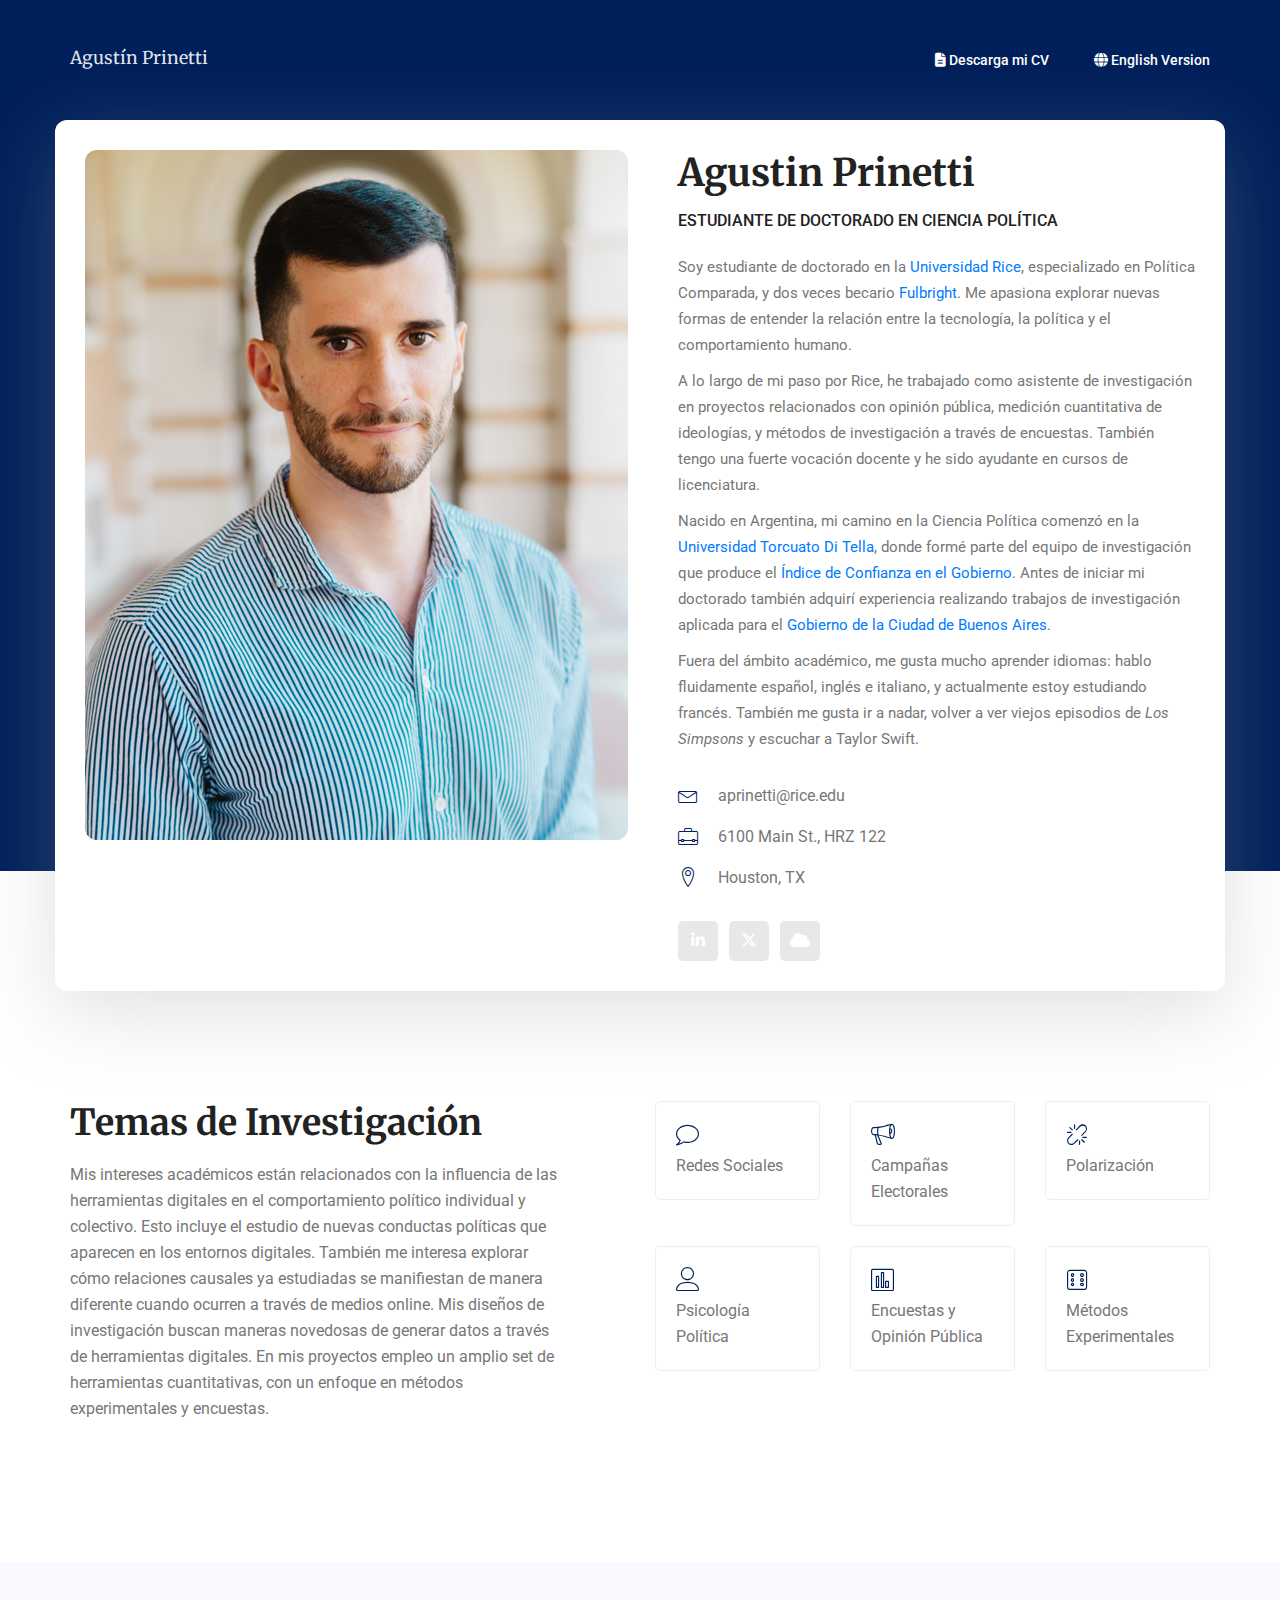
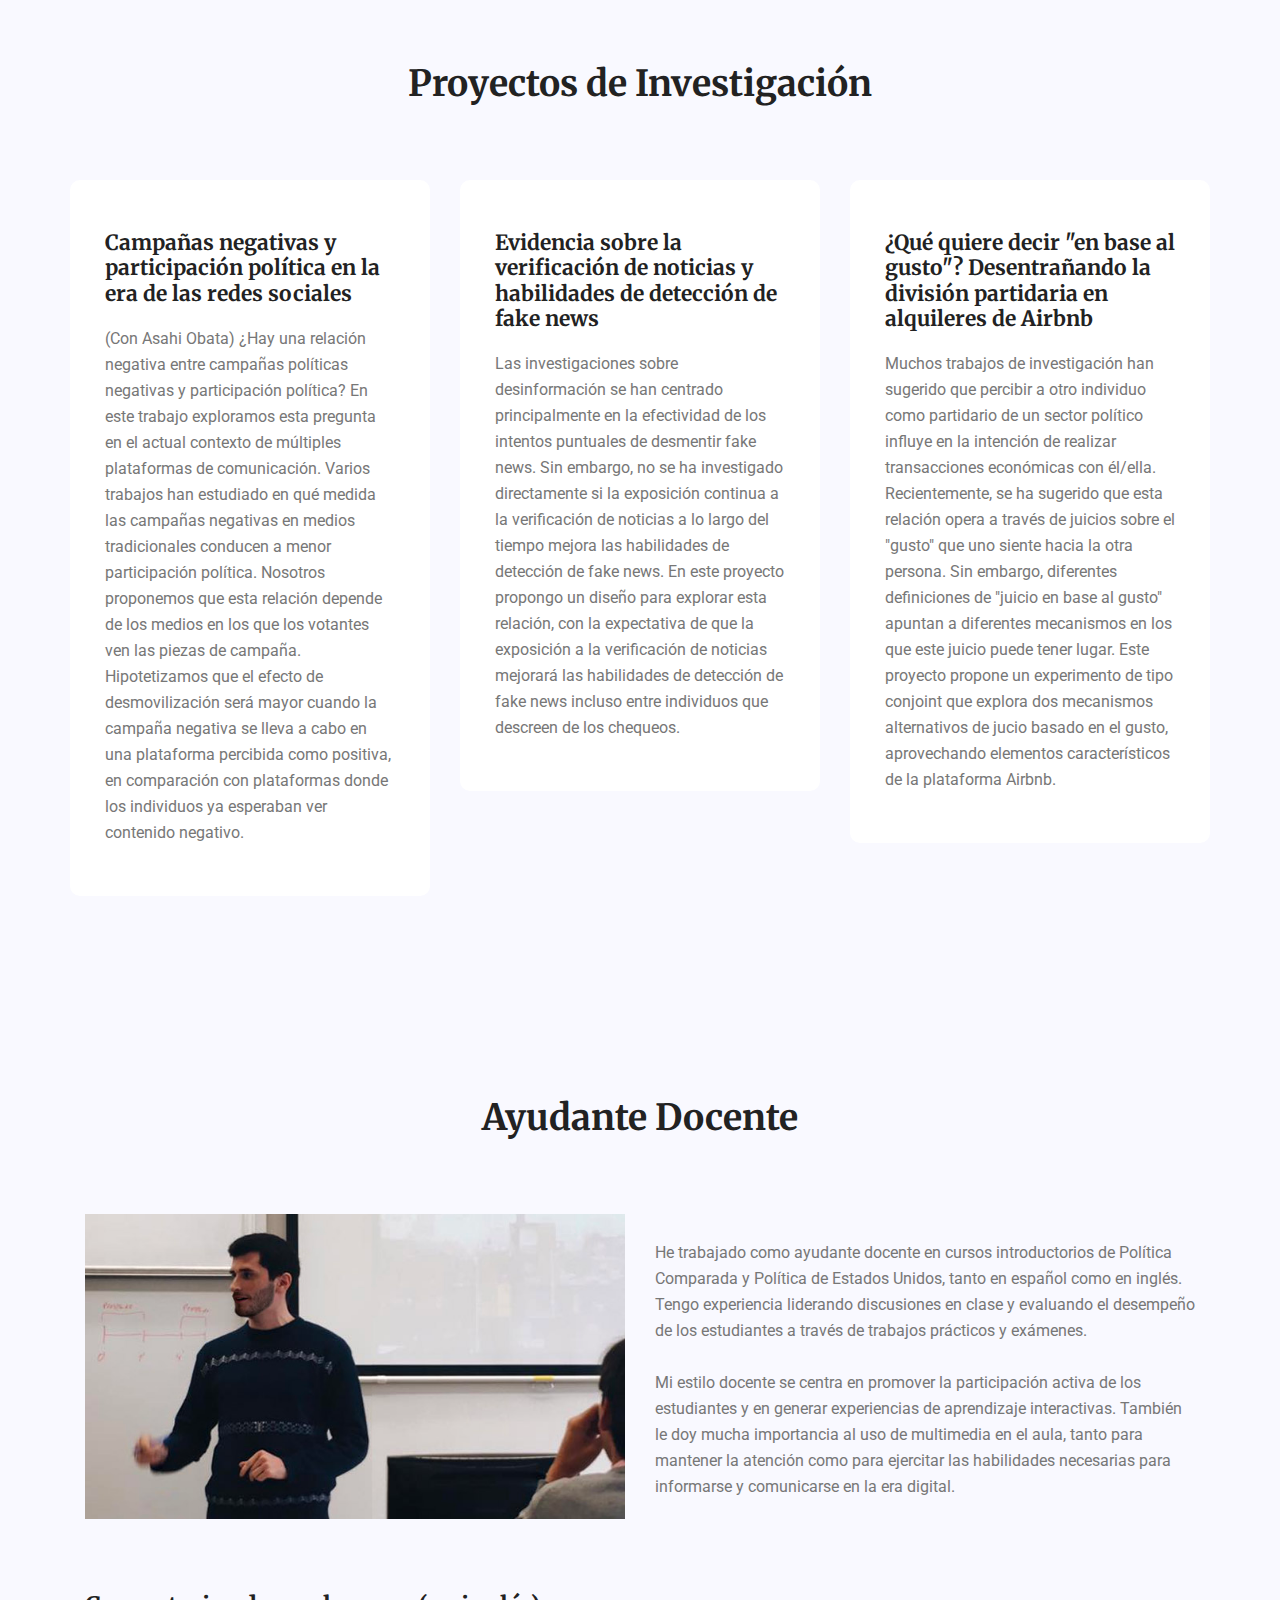
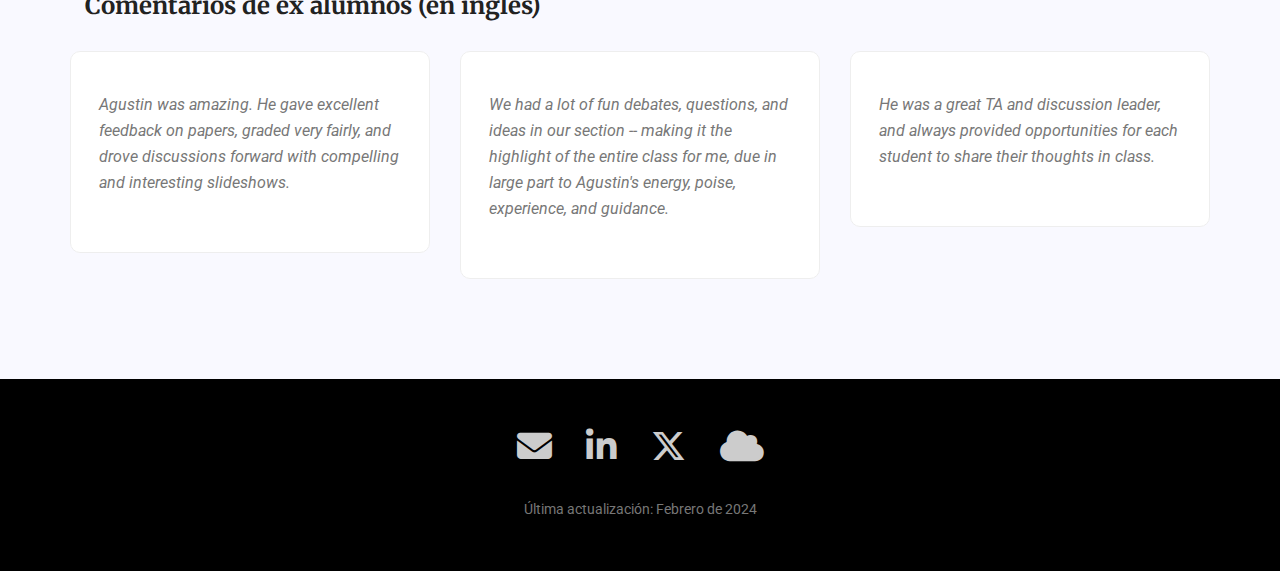
==== commit c0c4ced3: "v4" ====
--- a/index_es.html
+++ b/index_es.html
@@ -95,7 +95,7 @@
 <p>Fuera del ámbito académico, me gusta mucho aprender idiomas: hablo fluidamente español, inglés e italiano, y actualmente estoy estudiando francés. También me gusta ir a nadar, volver a ver viejos episodios de <i>Los Simpsons</i> y escuchar a Taylor Swift. </p>
 									<ul class="list basic_info">
 										<li><a href="mailto:aprinetti@rice.edu" target="_blank"><i class="lnr lnr-envelope"></i> aprinetti@rice.edu </a></li>
-										<li><a href="https://maps.app.goo.gl/79JYMeBy7XdNkEkGA" target="_blank"><i class="lnr lnr-briefcase"></i> 6100 Main St., Herzstein Hall, Office 122</a></li>
+										<li><a href="https://maps.app.goo.gl/79JYMeBy7XdNkEkGA" target="_blank"><i class="lnr lnr-briefcase"></i> 6100 Main St., HRZ 122</a></li>
 										<li><a href="https://maps.app.goo.gl/79JYMeBy7XdNkEkGA" target="_blank"><i class="lnr lnr-map-marker"></i> Houston, TX</a></li>
 									</ul>
 									<ul class="list personal_social">
--- a/css/responsive.css
+++ b/css/responsive.css
@@ -255,7 +255,7 @@
 	/* End Blog Page Area css
 	============================================================================================ */
 	.home_banner_area .banner_inner .banner_content h3 {
-		font-size: 45px;
+		font-size: 35px;
 		line-height: 55px;
 	}
 	.home_banner_area .banner_inner .banner_content p br {
